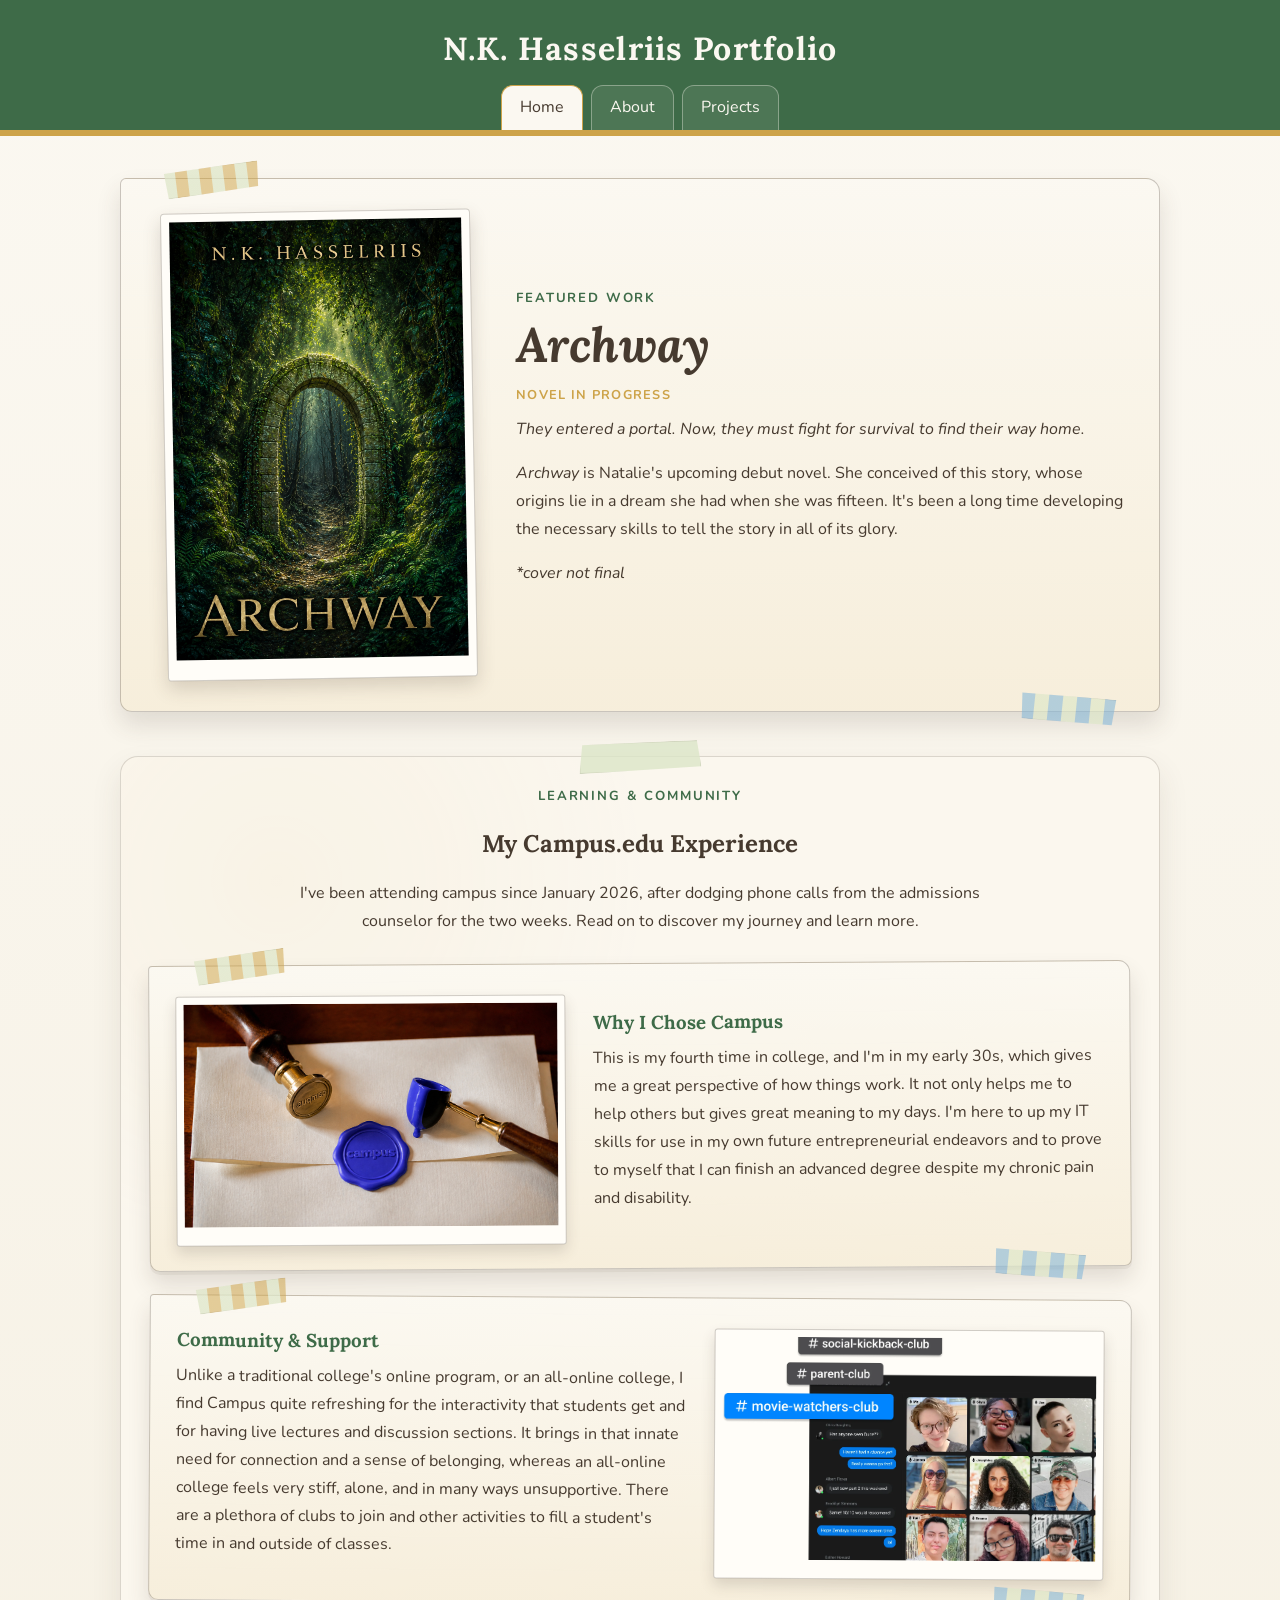
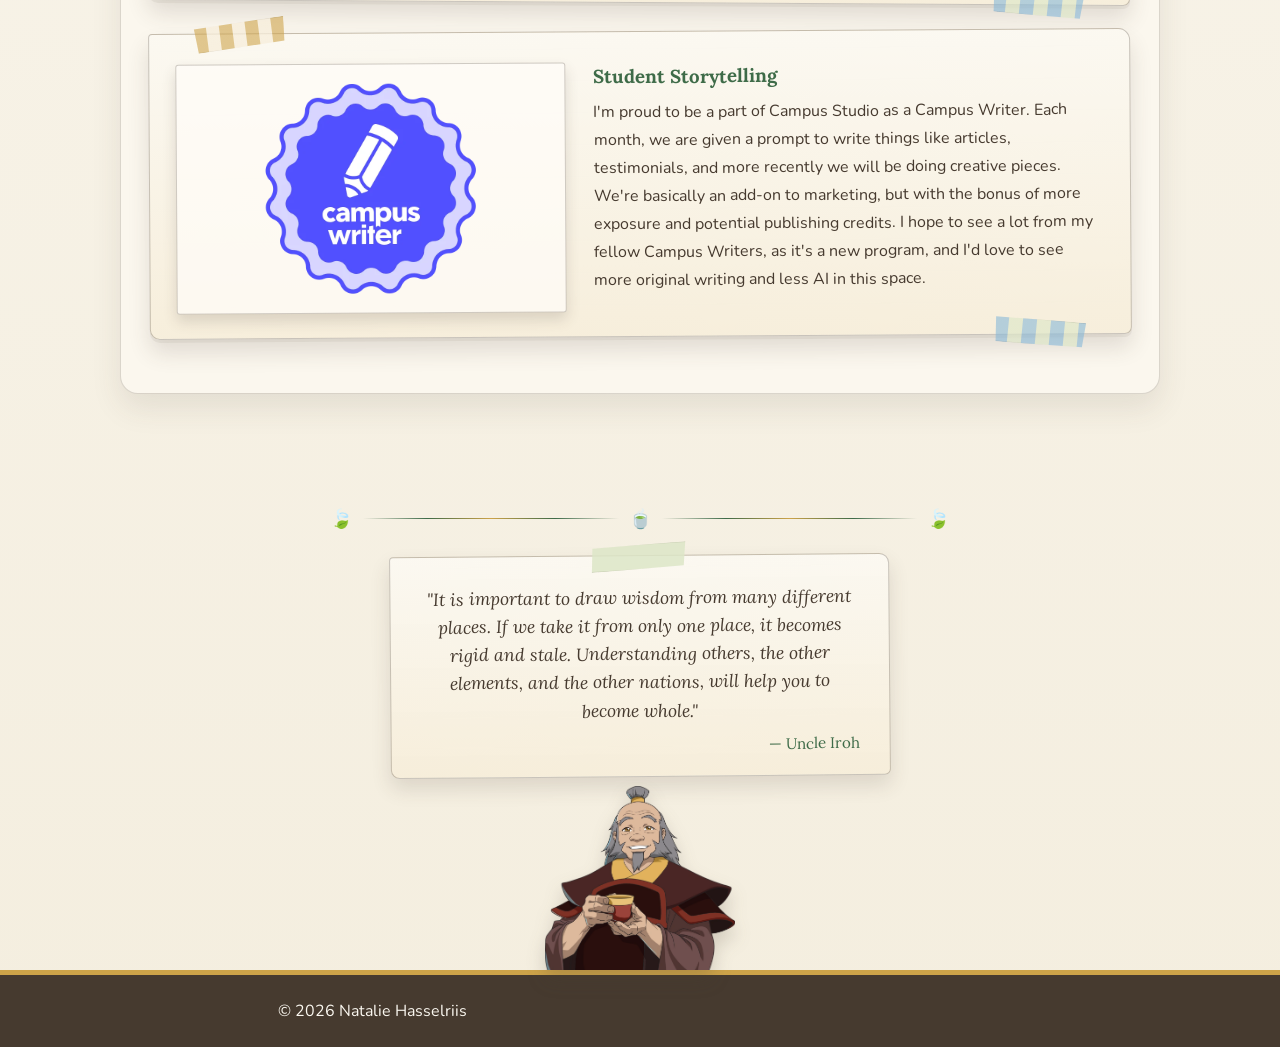
==== index.html @ 14544eed "Made some major upgrades to the style of the site to make it look more like it has a notebook vibe. " ====
<!DOCTYPE html>
<html lang="en">
<head>
    <meta charset="UTF-8">
    <meta name="viewport" content="width=device-width, initial-scale=1.0">
    <title>Natalie's Portfolio</title>
    <link rel="icon" type="image/png" href="https://images.squarespace-cdn.com/content/v1/68d9654d0cba3d433908582a/607da867-b0da-49b7-b2d4-81282bc70b76/2021-03-03-05.16.png?format=1000w">
    <link rel="stylesheet" href="style.css">
</head>
<body>
<a class="skip-link" href="#main-content">Skip to main content</a>
<header>
    <h1>N.K. Hasselriis Portfolio</h1>
    <nav aria-label="Primary navigation">
        <a href="index.html" aria-current="page">Home</a>
        <a href="about.html">About</a>
        <a href="projects.html">Projects</a>
    </nav>
</header>
<main id="main-content">
    <section id="archway-feature" class="archway-feature">
        <div class="archway-cover-card" aria-label="Archway cover image placeholder">
            <!-- Replace this placeholder with your cover image when ready.
                 Example: <img src="assets/images/archway-cover.jpg" alt="Cover of Archway by N.K. Hasselriis"> -->
            <img src="assets/images/archway-cover.png"
     alt="Cover of Archway by N.K. Hasselriis">
        </div>
        <div class="archway-feature-copy">
            <p class="section-kicker">Featured Work</p>
            <h2><em>Archway</em></h2>
            <p class="project-label">Novel in Progress</p>
            <p><em>They entered a portal. Now, they must fight for survival to find their way home. </em></p>
            <p><em>Archway</em> is Natalie's upcoming debut novel. She conceived of this story, whose origins lie in a dream she had when she was fifteen. It's been a long time developing the necessary skills to tell the story in all of its glory. </p>
            <p><em>*cover not final</em></p>
        </div>
    </section>

    <section id="campus-edu">
        <p class="section-kicker">Learning &amp; Community</p>
        <h2>My Campus.edu Experience</h2>
        <p class="section-intro">I've been attending campus since January 2026, after dodging phone calls from the admissions counselor for the two weeks. Read on to discover my journey and learn more.</p>
        <div class="feature-list campus-features">
            <article class="feature-row">
                <div class="feature-media campus-media"><img src="assets/images/campus-letter.png" alt="Campus-branded wax seal, envelope, stamp, and sealing spoon"></div>
                <div class="feature-copy"><h3>Why I Chose Campus</h3><p>This is my fourth time in college, and I'm in my early 30s, which gives me a great perspective of how things work. It not only helps me to help others but gives great meaning to my days. I'm here to up my IT skills for use in my own future entrepreneurial endeavors and to prove to myself that I can finish an advanced degree despite my chronic pain and disability. </p></div>
            </article>
            <article class="feature-row reverse">
                <div class="feature-media campus-media"><img src="assets/images/campus-community.png" alt="Campus online community with club channels, messages, and student video tiles"></div>
                <div class="feature-copy"><h3>Community &amp; Support</h3><p>Unlike a traditional college's online program, or an all-online college, I find Campus quite refreshing for the interactivity that students get and for having live lectures and discussion sections. It brings in that innate need for connection and a sense of belonging, whereas an all-online college feels very stiff, alone, and in many ways unsupportive. There are a plethora of clubs to join and other activities to fill a student's time in and outside of classes.</p></div>
            </article>
            <article class="feature-row campus-writer-row">
                <div class="feature-media badge-media"><img src="assets/images/campus-writer-badge.png" alt="Blue Campus Writer badge with a pencil icon"></div>
                <div class="feature-copy"><h3>Student Storytelling</h3><p>I'm proud to be a part of Campus Studio as a Campus Writer. Each month, we are given a prompt to write things like articles, testimonials, and more recently we will be doing creative pieces. We're basically an add-on to marketing, but with the bonus of more exposure and potential publishing credits. I hope to see a lot from my fellow Campus Writers, as it's a new program, and I'd love to see more original writing and less AI in this space.</p></div>
            </article>
        </div>
    </section>
</main>

<div class="iroh-signoff" aria-label="A closing thought from Uncle Iroh">
    <div class="iroh-divider" aria-hidden="true"><span>🍃</span><span class="divider-line"></span><span>🍵</span><span class="divider-line"></span><span>🍃</span></div>
    <blockquote class="iroh-note">
        <p>"It is important to draw wisdom from many different places. If we take it from only one place, it becomes rigid and stale. Understanding others, the other elements, and the other nations, will help you to become whole."</p>
        <cite>— Uncle Iroh</cite>
    </blockquote>
    <div class="iroh-mascot">
        <img src="assets/images/uncle_iroh.png" alt="Illustration of Uncle Iroh smiling and holding a cup of tea">
    </div>
</div>
<footer><p>© 2026 Natalie Hasselriis</p></footer>
</body>
</html>
---- style.css ----
@import url('https://fonts.googleapis.com/css2?family=Lora:wght@500;600;700&family=Nunito:wght@400;600;700&display=swap');

:root {
    --cream: #fbf8f1;
    --forest: #3e6b48;
    --sky: #82b5d8;
    --mustard: #cda349;
    --brown: #463a2f;
    --sage: #dde6c8;
    --paper: #f6edda;
}

* { box-sizing: border-box; }

body {
    margin: 0;
    background: linear-gradient(180deg, var(--cream), #f4eedf);
    color: var(--brown);
    font-family: 'Nunito', sans-serif;
    text-align: center;
}

header {
    padding: 28px 20px 0;
    background: var(--forest);
    color: var(--cream);
    border-bottom: 6px solid var(--mustard);
}

h1, h2, h3, h4 { font-family: 'Lora', serif; }
header h1 { margin: 0 0 16px; letter-spacing: .04em; }

nav {
    display: flex;
    justify-content: center;
    align-items: flex-end;
    gap: 8px;
    flex-wrap: wrap;
}

nav a {
    color: var(--cream);
    text-decoration: none;
    padding: 10px 18px 12px;
    border: 1px solid rgba(251,248,241,.35);
    border-bottom: 0;
    border-radius: 12px 12px 0 0;
    background: rgba(251,248,241,.08);
}

nav a:hover, nav a:focus, nav a[aria-current="page"] {
    background: var(--cream);
    color: var(--brown);
    border-color: var(--mustard);
}

main {
    width: min(100% - 32px, 1040px);
    margin: 0 auto;
    padding: 42px 0 56px;
}

section {
    margin: 0 auto 44px;
    padding: 28px;
    background: rgba(255,255,255,.58);
    border: 1px solid rgba(70,58,47,.18);
    border-radius: 18px;
    box-shadow: 0 14px 30px rgba(70,58,47,.10);
}

p { max-width: 70ch; margin: 0 auto 1em; text-align: left; line-height: 1.75; }
img { max-width: 100%; height: auto; display: block; }

.section-kicker {
    text-align: center;
    margin-bottom: 4px;
    color: var(--forest);
    font-weight: 700;
    text-transform: uppercase;
    letter-spacing: .14em;
    font-size: .82rem;
}
.section-intro { text-align: center; margin-bottom: 28px; }

.hero-scene {
    position: relative;
    min-height: 520px;
    display: grid;
    grid-template-columns: minmax(260px, .85fr) minmax(320px, 1.15fr);
    align-items: center;
    gap: 44px;
    overflow: hidden;
    background:
        radial-gradient(circle at 18% 22%, rgba(205,163,73,.28), transparent 32%),
        linear-gradient(135deg, #efe5c4, var(--sage));
    border: 4px solid var(--forest);
}

.iroh-portrait {
    align-self: end;
    display: flex;
    justify-content: center;
    height: 100%;
    min-height: 430px;
}

.iroh-portrait img {
    width: min(100%, 390px);
    height: 100%;
    max-height: 500px;
    object-fit: contain;
    object-position: center bottom;
    filter: drop-shadow(0 18px 14px rgba(70,58,47,.28));
}

.speech-bubble {
    position: relative;
    margin: 0;
    padding: 38px 42px 34px;
    background:
        linear-gradient(rgba(246,237,218,.94), rgba(246,237,218,.94)),
        radial-gradient(circle at center, var(--cream), var(--paper));
    color: var(--brown);
    border: 4px solid var(--forest);
    border-radius: 30px;
    box-shadow:
        0 0 0 7px var(--mustard),
        0 0 0 10px var(--forest),
        0 18px 28px rgba(70,58,47,.22);
    text-align: center;
}

.speech-bubble::before {
    content: '';
    position: absolute;
    left: -38px;
    top: 58%;
    width: 52px;
    height: 52px;
    background: var(--paper);
    border-left: 4px solid var(--forest);
    border-bottom: 4px solid var(--forest);
    box-shadow: -5px 5px 0 1px var(--mustard);
    transform: rotate(45deg);
    z-index: 0;
}

.speech-bubble > * {
    position: relative;
    z-index: 1;
}

#hero-quote {
    margin: 8px auto 18px;
    text-align: center;
    font-family: 'Lora', serif;
    font-size: clamp(1.35rem, 2.6vw, 2rem);
    line-height: 1.5;
    font-style: italic;
}

.speech-bubble cite {
    display: block;
    text-align: right;
    font-family: 'Lora', serif;
    font-size: 1.05rem;
    font-style: normal;
    color: var(--forest);
}

.earth-kingdom-mark {
    display: inline-block;
    margin-bottom: 8px;
    color: var(--forest);
    font-weight: 700;
    letter-spacing: .14em;
    text-transform: uppercase;
}

.about-intro {
    display: grid;
    grid-template-columns: minmax(220px, 300px) 1fr;
    gap: 34px;
    align-items: start;
    text-align: left;
}
.profile-photo {
    width: 100%;
    max-width: 300px;
    aspect-ratio: 4 / 5;
    object-fit: cover;
    border-radius: 18px;
    border: 6px solid var(--mustard);
    box-shadow: 0 12px 28px rgba(70,58,47,.22);
}
.about-copy h2 { margin-top: 0; }

.feature-row {
    display: grid;
    grid-template-columns: minmax(240px, 42%) 1fr;
    gap: 28px;
    align-items: center;
    margin: 0 0 28px;
    padding: 22px;
    background: rgba(251,248,241,.8);
    border: 1px solid rgba(70,58,47,.18);
    border-left: 7px solid var(--forest);
    border-radius: 14px;
    box-shadow: 0 8px 18px rgba(70,58,47,.08);
}
.feature-row.reverse { grid-template-columns: 1fr minmax(240px, 42%); border-left: 1px solid rgba(70,58,47,.18); border-right: 7px solid var(--mustard); }
.feature-row.reverse .feature-media, .feature-row.reverse .project-media { order: 2; }
.feature-row.reverse .feature-copy { order: 1; }
.feature-media img, .project-media img {
    width: 100%;
    height: 250px;
    object-fit: cover;
    border-radius: 10px;
    border: 3px solid var(--mustard);
}
.feature-copy { text-align: left; }
.feature-copy h3 { margin: 0 0 10px; color: var(--forest); }
.feature-copy p { margin-left: 0; }
.project-label { display: inline-block; margin-bottom: 8px; color: var(--mustard); font-weight: 700; text-transform: uppercase; letter-spacing: .1em; font-size: .8rem; }
.badge-media img { object-fit: contain; background: transparent; border: 0; }

.lego-wishlist {
    margin: 10px 0 0;
    padding: 14px 18px 14px 38px;
    text-align: left;
    background: var(--sage);
    border-left: 5px solid var(--forest);
    border-radius: 10px;
}
.lego-wishlist li { margin: 7px 0; }

footer { padding: 22px; background: var(--brown); color: var(--cream); border-top: 5px solid var(--mustard); }
footer p { margin: 0; text-align: center; }

@media (max-width: 760px) {
    header { padding-left: 12px; padding-right: 12px; }
    main { width: min(100% - 20px, 1040px); }
    section { padding: 20px; }
    .hero-scene, .about-intro, .feature-row, .feature-row.reverse { grid-template-columns: 1fr; }
    .feature-row.reverse .feature-media, .feature-row.reverse .project-media, .feature-row.reverse .feature-copy { order: initial; }
    .speech-bubble::before { left: 50%; top: -24px; transform: translateX(-50%) rotate(135deg); }
    .profile-photo { margin: auto; }
    .parchment-copy { inset: 14% 12% 10%; font-size: .92rem; }
    .feature-media img, .project-media img { height: auto; max-height: 320px; }
}

/* Accessibility and contact form */
.skip-link {
    position: fixed;
    top: 8px;
    left: 8px;
    z-index: 1000;
    padding: 10px 14px;
    background: var(--cream);
    color: var(--brown);
    border: 3px solid var(--mustard);
    border-radius: 8px;
    transform: translateY(-160%);
    transition: transform .2s ease;
}

.skip-link:focus {
    transform: translateY(0);
}

:focus-visible {
    outline: 3px solid #1f5f87;
    outline-offset: 4px;
}

.contact-section {
    text-align: left;
}

.contact-form {
    max-width: 780px;
    margin: 0 auto;
    padding: 24px;
    background: var(--paper);
    border: 2px solid rgba(70, 58, 47, .28);
    border-radius: 16px;
}

.form-grid {
    display: grid;
    grid-template-columns: repeat(2, minmax(0, 1fr));
    gap: 20px;
}

.form-field {
    margin-bottom: 22px;
}

.form-field label,
.contact-reason legend {
    display: block;
    margin-bottom: 7px;
    color: var(--brown);
    font-family: 'Lora', serif;
    font-weight: 700;
}

.form-field input,
.form-field textarea {
    width: 100%;
    padding: 12px 14px;
    border: 2px solid #756454;
    border-radius: 8px;
    background: #fffdf8;
    color: var(--brown);
    font: inherit;
}

.form-field textarea {
    resize: vertical;
    min-height: 150px;
}

.form-field input:focus,
.form-field textarea:focus {
    border-color: #1f5f87;
}

.field-help,
.field-error,
.form-status {
    max-width: none;
    margin: 6px 0 0;
    font-size: .92rem;
    line-height: 1.45;
}

.field-help {
    color: #5b4d40;
}

.field-error {
    min-height: 1.35em;
    color: #9b1c1c;
    font-weight: 700;
}

.has-error input,
.has-error textarea,
[aria-invalid="true"] {
    border-color: #9b1c1c;
    box-shadow: 0 0 0 2px rgba(155, 28, 28, .16);
}

.contact-reason {
    margin: 0 0 22px;
    padding: 18px;
    border: 2px solid rgba(70, 58, 47, .32);
    border-radius: 10px;
}

.choice-grid {
    display: grid;
    grid-template-columns: repeat(2, minmax(0, 1fr));
    gap: 12px 20px;
}

.choice-grid label,
.consent-row {
    display: flex;
    align-items: flex-start;
    gap: 10px;
    text-align: left;
}

.choice-grid input,
.consent-row input {
    width: 1.1rem;
    height: 1.1rem;
    margin-top: .18rem;
    accent-color: var(--forest);
    flex: 0 0 auto;
}

.consent-row {
    margin: 0 0 20px;
}

.form-submit {
    min-width: 160px;
    padding: 12px 20px;
    border: 2px solid var(--forest);
    border-radius: 10px;
    background: var(--forest);
    color: var(--cream);
    font: 700 1rem 'Nunito', sans-serif;
    cursor: pointer;
}

.form-submit:hover,
.form-submit:focus-visible {
    background: #2f5538;
}

.form-status {
    min-height: 1.5em;
    margin-top: 14px;
    font-weight: 700;
}

.form-status-error { color: #9b1c1c; }
.form-status-success { color: #245c31; }

@media (max-width: 900px) {
    .hero-scene {
        gap: 28px;
        grid-template-columns: minmax(220px, .8fr) minmax(280px, 1.2fr);
    }

    .speech-bubble {
        padding: 32px 30px;
    }

    .parchment-copy {
        inset: 18% 12% 10% 7%;
        padding-left: 56px;
    }
}

@media (max-width: 600px) {
    body { font-size: 1rem; }
    header { padding-top: 20px; }
    header h1 { font-size: clamp(1.45rem, 8vw, 2rem); }
    nav { gap: 4px; }
    nav a { padding: 9px 11px 11px; }
    main { width: min(100% - 16px, 1040px); padding-top: 28px; }
    section { padding: 16px; margin-bottom: 28px; border-radius: 12px; }
    .hero-scene { min-height: auto; gap: 20px; }
    .iroh-portrait { min-height: 300px; }
    .speech-bubble { padding: 28px 20px 24px; margin: 12px; }
    .about-intro { gap: 24px; }
    .profile-photo { max-width: 240px; }
    .parchment-page { background-size: 100% 100%; }
    .parchment-copy { inset: 15% 10% 8%; padding: 18px 12px; font-size: .82rem; }
    .parchment-copy p { line-height: 1.7; }
    .feature-row, .feature-row.reverse { padding: 15px; gap: 18px; }
    .form-grid, .choice-grid { grid-template-columns: 1fr; }
    .contact-form { padding: 16px; }
    .form-submit { width: 100%; }
}

@media (max-width: 380px) {
    nav a { font-size: .92rem; padding-inline: 8px; }
    .parchment-copy { font-size: .74rem; inset: 13% 8% 7%; }
    #hero-quote { font-size: 1.2rem; }
}

/* Journal-paper cards with decorative tape
   Shared across About interests, Campus features, and Projects. */
.interest-list .feature-row,
.campus-features .feature-row,
.project-list .feature-row {
    position: relative;
    isolation: isolate;
    overflow: visible;
    padding: 30px 26px 24px;
    background:
        linear-gradient(rgba(251, 248, 241, .93), rgba(246, 237, 218, .93)),
        repeating-linear-gradient(
            0deg,
            transparent 0,
            transparent 31px,
            rgba(130, 181, 216, .12) 32px
        );
    border: 1px solid rgba(70, 58, 47, .28);
    border-left: 1px solid rgba(70, 58, 47, .28);
    border-right: 1px solid rgba(70, 58, 47, .28);
    border-radius: 4px 12px 7px 10px;
    box-shadow:
        0 3px 0 rgba(70, 58, 47, .06),
        0 13px 22px rgba(70, 58, 47, .14);
    transform: rotate(-.35deg);
}

.interest-list .feature-row.reverse,
.campus-features .feature-row.reverse,
.project-list .feature-row.reverse {
    transform: rotate(.35deg);
}

/* Two pieces of translucent washi tape. */
.interest-list .feature-row::before,
.interest-list .feature-row::after,
.campus-features .feature-row::before,
.campus-features .feature-row::after,
.project-list .feature-row::before,
.project-list .feature-row::after {
    content: '';
    position: absolute;
    z-index: 3;
    width: 92px;
    height: 25px;
    pointer-events: none;
    opacity: .82;
    border: 1px solid rgba(70, 58, 47, .12);
    box-shadow: 0 2px 5px rgba(70, 58, 47, .12);
    background:
        repeating-linear-gradient(
            90deg,
            rgba(221, 230, 200, .9) 0 12px,
            rgba(205, 163, 73, .64) 12px 24px
        );
    clip-path: polygon(2% 8%, 98% 0, 96% 91%, 4% 100%);
}

.interest-list .feature-row::before,
.campus-features .feature-row::before,
.project-list .feature-row::before {
    top: -13px;
    left: 44px;
    transform: rotate(-7deg);
}

.interest-list .feature-row::after,
.campus-features .feature-row::after,
.project-list .feature-row::after {
    right: 44px;
    bottom: -12px;
    transform: rotate(6deg);
    background:
        repeating-linear-gradient(
            90deg,
            rgba(130, 181, 216, .7) 0 14px,
            rgba(221, 230, 200, .82) 14px 28px
        );
}

.interest-list .feature-row:nth-child(3n)::before,
.campus-features .feature-row:nth-child(3n)::before,
.project-list .feature-row:nth-child(3n)::before {
    background:
        repeating-linear-gradient(
            90deg,
            rgba(205, 163, 73, .72) 0 13px,
            rgba(246, 237, 218, .9) 13px 26px
        );
}

/* Photo-print treatment inside each journal card. */
.interest-list .feature-media img,
.campus-features .feature-media img,
.project-list .project-media img {
    padding: 7px 7px 18px;
    background: #fffdf8;
    border: 1px solid rgba(70, 58, 47, .25);
    border-radius: 3px;
    box-shadow: 0 7px 14px rgba(70, 58, 47, .16);
}

.campus-features .badge-media img {
    padding: 10px;
    background: rgba(255, 253, 248, .72);
}

/* Two page-level sections feel like pages in the same notebook. */
#campus-edu,
#projects-gallery {
    position: relative;
    background:
        linear-gradient(rgba(255,255,255,.54), rgba(255,255,255,.54)),
        radial-gradient(circle at 15% 10%, rgba(205,163,73,.12), transparent 26%),
        var(--paper);
}

#campus-edu::before,
#projects-gallery::before {
    content: '';
    position: absolute;
    top: -15px;
    left: 50%;
    width: 120px;
    height: 28px;
    transform: translateX(-50%) rotate(-2deg);
    background: rgba(221, 230, 200, .8);
    border: 1px solid rgba(70, 58, 47, .12);
    box-shadow: 0 2px 5px rgba(70, 58, 47, .1);
    clip-path: polygon(3% 4%, 97% 0, 100% 88%, 0 100%);
}

@media (max-width: 600px) {
    .interest-list .feature-row,
    .interest-list .feature-row.reverse,
    .campus-features .feature-row,
    .campus-features .feature-row.reverse,
    .project-list .feature-row,
    .project-list .feature-row.reverse {
        transform: none;
        padding: 24px 16px 19px;
    }

    .interest-list .feature-row::before,
    .campus-features .feature-row::before,
    .project-list .feature-row::before {
        left: 24px;
        width: 72px;
    }

    .interest-list .feature-row::after,
    .campus-features .feature-row::after,
    .project-list .feature-row::after {
        right: 24px;
        width: 72px;
    }
}

/* Contact form layout */
.contact-heading {
    text-align: center;
    margin-top: 0;
    margin-bottom: 24px;
}

.contact-layout {
    display: grid;
    grid-template-columns: minmax(0, 3fr) minmax(190px, 1fr);
    gap: 24px;
    align-items: start;
}

.contact-form {
    width: 100%;
    max-width: none;
    margin: 0;
    padding: 24px;
}

.contact-form .form-grid {
    gap: 16px;
}

.contact-form .form-field {
    margin-bottom: 14px;
}

.contact-form .form-grid .form-field {
    margin-bottom: 0;
}

.contact-form .field-error {
    min-height: 0;
    margin-top: 4px;
}

.contact-form .field-error:empty,
.contact-form .form-status:empty {
    display: none;
}

.contact-form textarea {
    min-height: 135px;
}

.contact-form .form-submit {
    margin-top: 2px;
}

.contact-form .form-status {
    margin-top: 12px;
}

.contact-sidebar {
    padding: 22px 18px;
    background: rgba(246, 237, 218, .82);
    border: 1px solid rgba(70, 58, 47, .25);
    border-radius: 12px;
}

.contact-sidebar h3 {
    margin-top: 0;
    color: var(--forest);
}

.contact-sidebar p {
    font-size: .95rem;
    line-height: 1.6;
}

.form-field input::placeholder,
.form-field textarea::placeholder {
    color: #817466;
    opacity: 1;
}

@media (max-width: 760px) {
    .contact-layout {
        grid-template-columns: 1fr;
    }

    .contact-sidebar {
        order: 2;
    }
}


/* Iroh footer signoff */
.iroh-signoff {
    width: min(100% - 32px, 1040px);
    margin: 0 auto;
    padding: 8px 0 0;
    text-align: center;
}

.iroh-divider {
    display: flex;
    align-items: center;
    justify-content: center;
    gap: 10px;
    width: min(92%, 620px);
    margin: 0 auto 24px;
    color: var(--forest);
    font-size: 1.15rem;
}

.iroh-divider .divider-line {
    flex: 1;
    height: 1px;
    background: linear-gradient(90deg, transparent, var(--forest), var(--mustard), var(--forest), transparent);
}

.iroh-note {
    position: relative;
    width: min(88%, 470px);
    margin: 0 auto 8px;
    padding: 28px 30px 22px;
    background:
        linear-gradient(rgba(251, 248, 241, .94), rgba(246, 237, 218, .96)),
        repeating-linear-gradient(0deg, transparent 0, transparent 29px, rgba(130, 181, 216, .13) 30px);
    border: 1px solid rgba(70, 58, 47, .28);
    border-radius: 4px 10px 6px 9px;
    box-shadow: 0 10px 20px rgba(70, 58, 47, .14);
    transform: rotate(-.5deg);
}

.iroh-note::before {
    content: '';
    position: absolute;
    top: -12px;
    left: 50%;
    width: 96px;
    height: 24px;
    transform: translateX(-50%) rotate(-3deg);
    background: rgba(221, 230, 200, .84);
    border: 1px solid rgba(70, 58, 47, .12);
    box-shadow: 0 2px 4px rgba(70, 58, 47, .10);
    clip-path: polygon(3% 7%, 98% 0, 95% 92%, 1% 100%);
}

.iroh-note p {
    margin: 0 auto 10px;
    text-align: center;
    font-family: 'Lora', serif;
    font-size: clamp(1rem, 2vw, 1.1rem);
    font-style: italic;
    line-height: 1.6;
}

.iroh-note cite {
    display: block;
    text-align: right;
    color: var(--forest);
    font-family: 'Lora', serif;
    font-style: normal;
    font-size: .95rem;
}

.iroh-mascot {
    display: flex;
    justify-content: center;
    align-items: flex-end;
    min-height: 190px;
    overflow: hidden;
}

.iroh-mascot img {
    width: min(46vw, 235px);
    max-height: 245px;
    object-fit: contain;
    object-position: center bottom;
    margin: 0 auto -2px;
    filter: drop-shadow(0 10px 9px rgba(70, 58, 47, .20));
}

@media (max-width: 600px) {
    .iroh-signoff { width: min(100% - 22px, 1040px); }
    .iroh-divider { width: 94%; gap: 7px; margin-bottom: 20px; }
    .iroh-note { width: 92%; padding: 24px 20px 18px; transform: none; }
    .iroh-mascot { min-height: 160px; }
    .iroh-mascot img { width: min(58vw, 205px); max-height: 215px; }
}
/* End Iroh footer signoff */

/* ===== Iteration: responsive About intro + Archway feature + simplified Iroh signoff ===== */

/* Featured work at the top of Home. Styled like a taped journal entry. */
.archway-feature {
    display: grid;
    grid-template-columns: minmax(220px, 34%) minmax(0, 1fr);
    gap: 32px;
    align-items: center;
    position: relative;
    isolation: isolate;
    overflow: visible;
    padding: 32px;
    background:
        linear-gradient(rgba(251, 248, 241, .94), rgba(246, 237, 218, .94)),
        repeating-linear-gradient(0deg, transparent 0, transparent 31px, rgba(130, 181, 216, .12) 32px);
    border: 1px solid rgba(70, 58, 47, .28);
    border-radius: 6px 14px 8px 12px;
    box-shadow: 0 13px 24px rgba(70, 58, 47, .14);
}

.archway-feature::before,
.archway-feature::after {
    content: '';
    position: absolute;
    z-index: 3;
    width: 96px;
    height: 26px;
    pointer-events: none;
    opacity: .82;
    border: 1px solid rgba(70, 58, 47, .12);
    box-shadow: 0 2px 5px rgba(70, 58, 47, .12);
    clip-path: polygon(2% 8%, 98% 0, 96% 91%, 4% 100%);
}

.archway-feature::before {
    top: -13px;
    left: 42px;
    transform: rotate(-7deg);
    background: repeating-linear-gradient(90deg, rgba(221, 230, 200, .9) 0 12px, rgba(205, 163, 73, .64) 12px 24px);
}

.archway-feature::after {
    right: 42px;
    bottom: -12px;
    transform: rotate(6deg);
    background: repeating-linear-gradient(90deg, rgba(130, 181, 216, .7) 0 14px, rgba(221, 230, 200, .82) 14px 28px);
}

.archway-cover-card {
    width: 100%;
    max-width: 310px;
    justify-self: center;
    padding: 8px 8px 20px;
    background: #fffdf8;
    border: 1px solid rgba(70, 58, 47, .25);
    border-radius: 4px;
    box-shadow: 0 8px 18px rgba(70, 58, 47, .18);
    transform: rotate(-1deg);
}

.archway-cover-card img {
    width: 100%;
    aspect-ratio: 2 / 3;
    object-fit: cover;
}

.archway-cover-placeholder {
    display: grid;
    place-items: center;
    align-content: center;
    gap: 8px;
    min-height: 390px;
    aspect-ratio: 2 / 3;
    padding: 24px;
    background:
        radial-gradient(circle at 30% 25%, rgba(221, 230, 200, .72), transparent 30%),
        linear-gradient(145deg, var(--forest), #294b33);
    color: var(--cream);
    border: 3px solid var(--mustard);
    text-align: center;
}

.archway-cover-placeholder span {
    font-family: 'Lora', serif;
    font-size: clamp(2rem, 5vw, 3.4rem);
}

.archway-cover-placeholder small {
    font-size: .82rem;
    letter-spacing: .08em;
    text-transform: uppercase;
}

.archway-feature-copy {
    min-width: 0;
    text-align: left;
}

.archway-feature-copy .section-kicker {
    text-align: left;
    margin-left: 0;
}

.archway-feature-copy h2 {
    margin: 4px 0 8px;
    font-size: clamp(2rem, 4vw, 3rem);
}

.archway-feature-copy p {
    margin-left: 0;
}

/* Meet Natalie: shrink gracefully, then stack before the copy gets narrow. */
@media (max-width: 960px) {
    .about-intro {
        grid-template-columns: 210px minmax(0, 1fr);
        gap: 24px;
    }

    .profile-photo {
        max-width: 210px;
    }
}

@media (max-width: 820px) {
    .about-intro {
        grid-template-columns: 1fr;
        gap: 22px;
        padding: 24px;
    }

    .profile-photo {
        width: min(100%, 260px);
        max-width: 260px;
        margin: 0 auto;
    }

    .about-copy {
        width: 100%;
        min-width: 0;
    }

    .about-copy h2 {
        text-align: center;
    }
}

/* Iroh is a small footer mascot rather than a full layout block. */
.iroh-signoff {
    width: min(100% - 32px, 1040px);
    margin: 0 auto;
    padding: 12px 0 0;
}

.iroh-note {
    width: min(92%, 500px);
    margin-bottom: 10px;
}

.iroh-mascot {
    display: block;
    min-height: 0;
    overflow: visible;
    line-height: 0;
}

.iroh-mascot img {
    width: min(34vw, 190px);
    max-height: none;
    height: auto;
    object-fit: contain;
    margin: 10px auto 0;
    transform: none;
}

/* The old hero/speech-bubble and notebook rules are no longer part of this version. */
.hero-scene,
.iroh-portrait,
.speech-bubble,
.earth-kingdom-mark,
.parchment-page,
.parchment-copy {
    /* Intentionally unused; retained only to avoid affecting older markup if copied in. */
}

@media (max-width: 760px) {
    .archway-feature {
        grid-template-columns: 1fr;
        gap: 24px;
        padding: 26px 20px;
    }

    .archway-cover-card {
        width: min(78%, 280px);
    }

    .archway-feature-copy,
    .archway-feature-copy .section-kicker {
        text-align: center;
    }

    .archway-feature-copy p {
        text-align: left;
    }
}

@media (max-width: 600px) {
    .archway-feature {
        padding: 24px 16px 20px;
    }

    .archway-feature::before,
    .archway-feature::after {
        width: 72px;
    }

    .archway-feature::before { left: 24px; }
    .archway-feature::after { right: 24px; }

    .archway-cover-placeholder {
        min-height: 0;
    }

    .iroh-note {
        width: 94%;
    }

    .iroh-mascot img {
        width: min(44vw, 165px);
    }
}
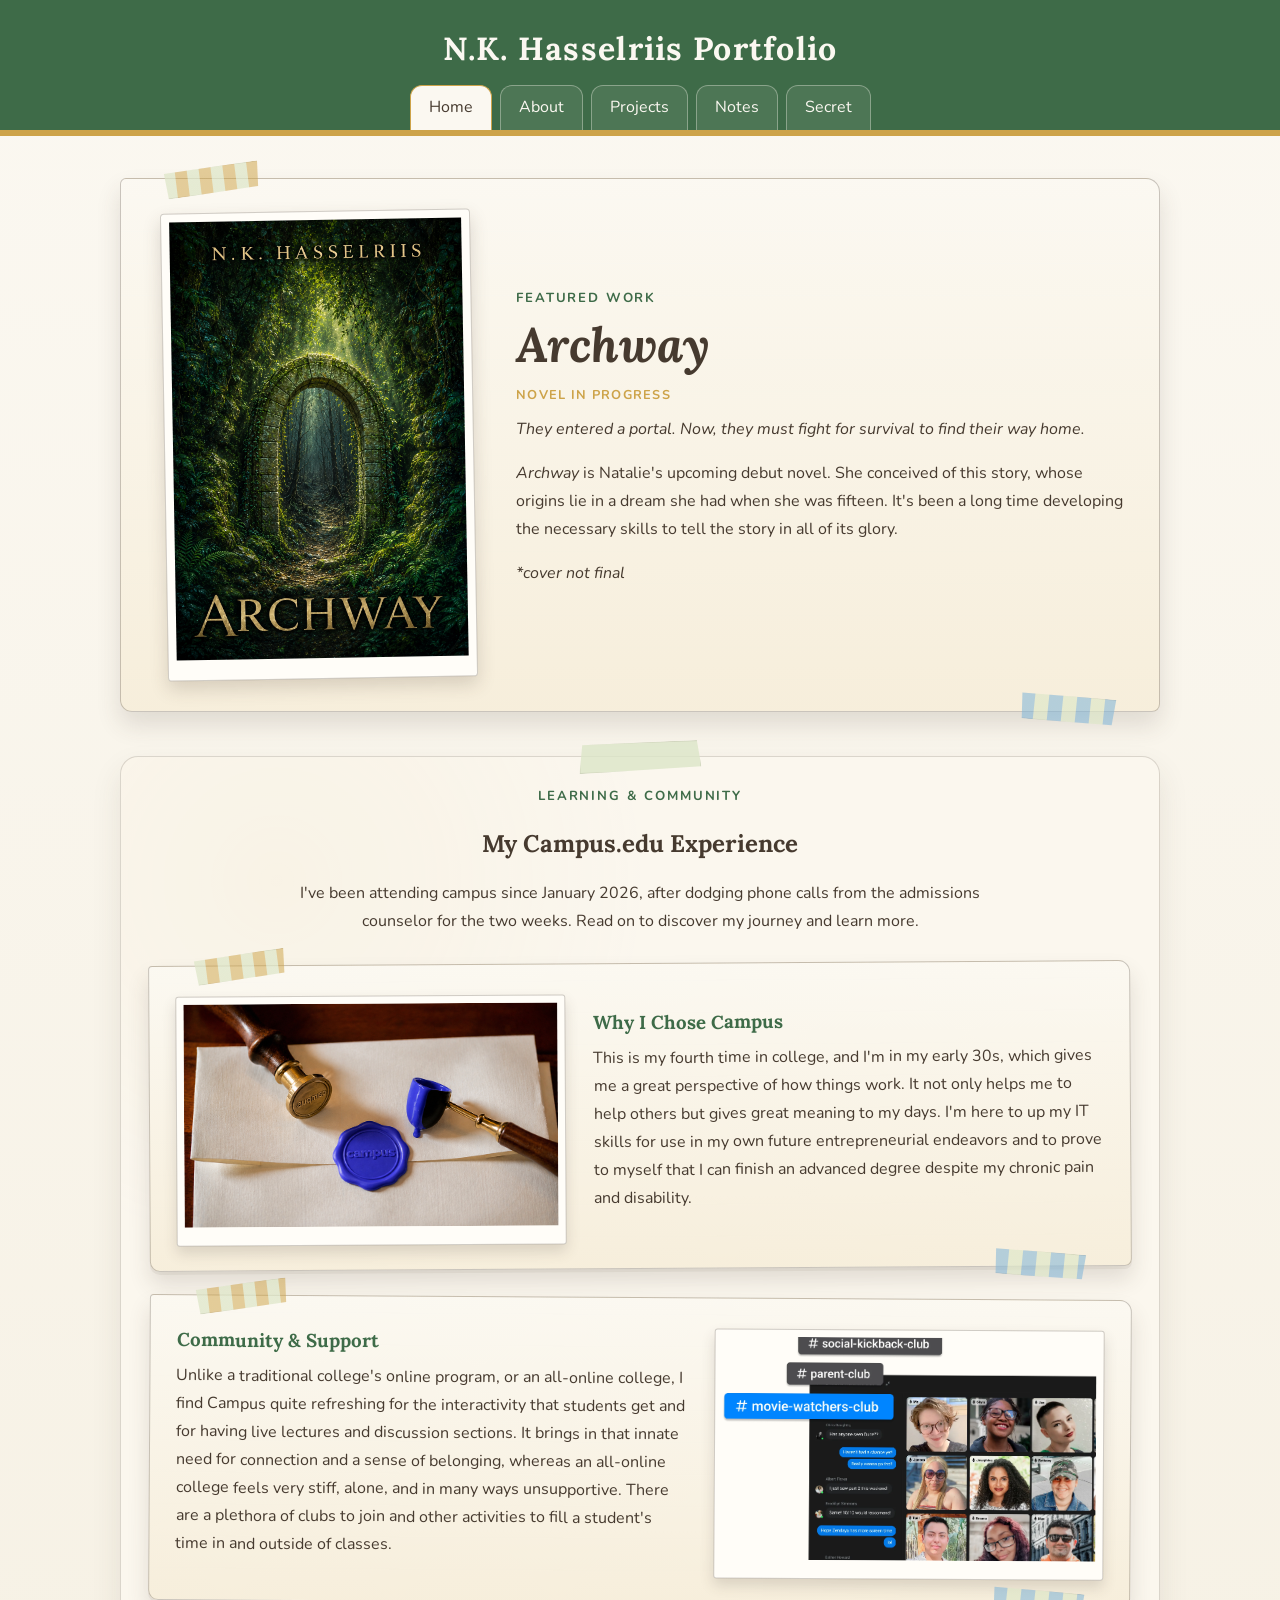
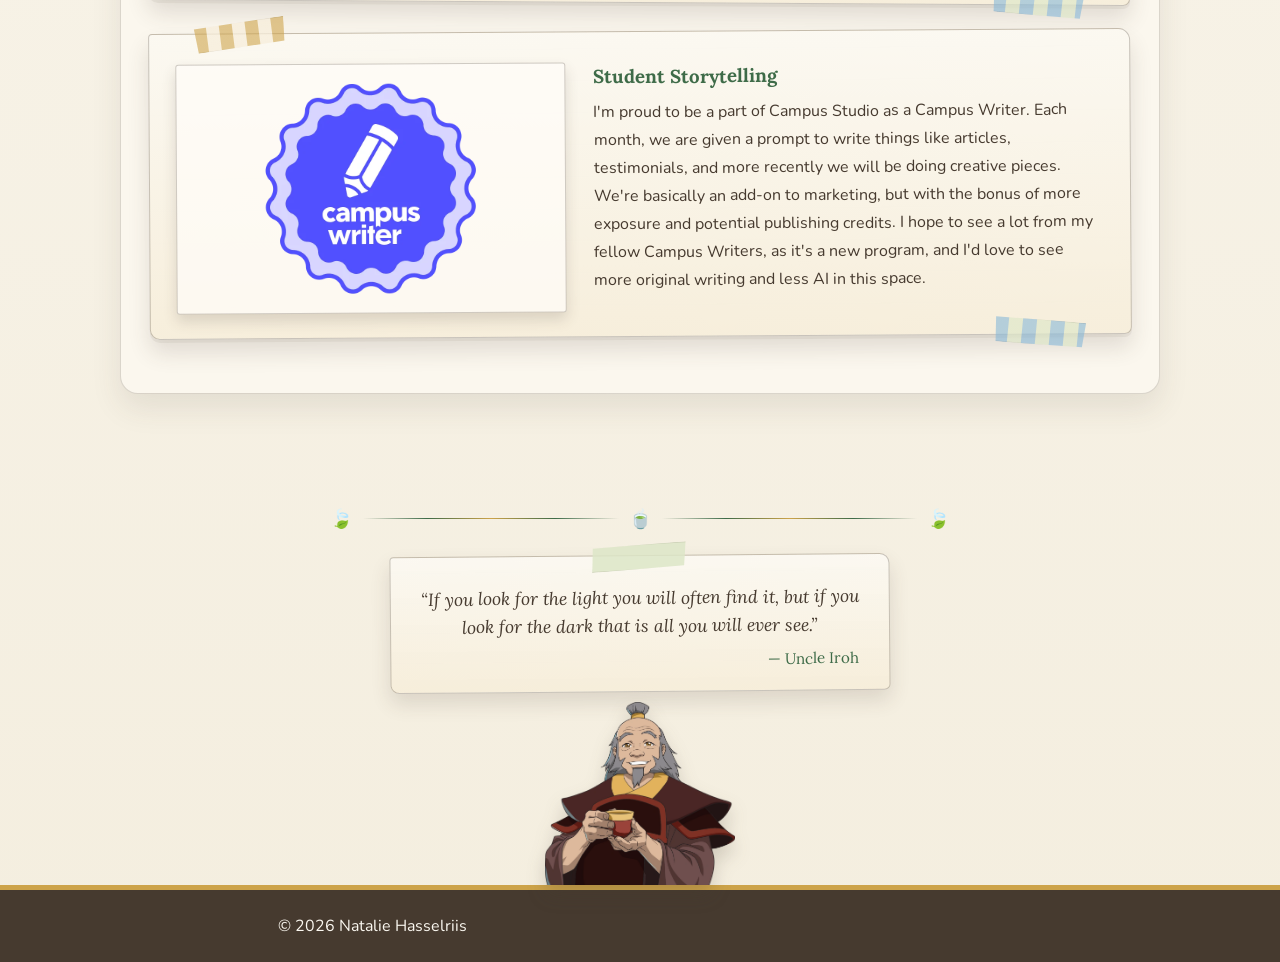
==== commit a1321f90: "Added additional pages, including a couple secrets, and updated footer mascots." ====
--- a/index.html
+++ b/index.html
@@ -15,6 +15,8 @@
         <a href="index.html" aria-current="page">Home</a>
         <a href="about.html">About</a>
         <a href="projects.html">Projects</a>
+        <a href="notebook.html">Notes</a>
+        <a href="secret.html">Secret</a>
     </nav>
 </header>
 <main id="main-content">
@@ -56,13 +58,13 @@
     </section>
 </main>
 
-<div class="iroh-signoff" aria-label="A closing thought from Uncle Iroh">
-    <div class="iroh-divider" aria-hidden="true"><span>🍃</span><span class="divider-line"></span><span>🍵</span><span class="divider-line"></span><span>🍃</span></div>
-    <blockquote class="iroh-note">
-        <p>"It is important to draw wisdom from many different places. If we take it from only one place, it becomes rigid and stale. Understanding others, the other elements, and the other nations, will help you to become whole."</p>
+<div class="character-signoff" aria-label="A closing thought from Uncle Iroh">
+    <div class="character-divider" aria-hidden="true"><span>🍃</span><span class="divider-line"></span><span>🍵</span><span class="divider-line"></span><span>🍃</span></div>
+    <blockquote class="character-note">
+        <p>“If you look for the light you will often find it, but if you look for the dark that is all you will ever see.”</p>
         <cite>— Uncle Iroh</cite>
     </blockquote>
-    <div class="iroh-mascot">
+    <div class="character-mascot">
         <img src="assets/images/uncle_iroh.png" alt="Illustration of Uncle Iroh smiling and holding a cup of tea">
     </div>
 </div>
--- a/style.css
+++ b/style.css
@@ -456,8 +456,7 @@
     #hero-quote { font-size: 1.2rem; }
 }
 
-/* Journal-paper cards with decorative tape
-   Shared across About interests, Campus features, and Projects. */
+/* Journal-paper cards with decorative tape */
 .interest-list .feature-row,
 .campus-features .feature-row,
 .project-list .feature-row {
@@ -563,7 +562,7 @@
     background: rgba(255, 253, 248, .72);
 }
 
-/* Two page-level sections feel like pages in the same notebook. */
+/* Two page-level sections */
 #campus-edu,
 #projects-gallery {
     position: relative;
@@ -703,15 +702,15 @@
 }
 
 
-/* Iroh footer signoff */
-.iroh-signoff {
+/* Character footer signoff */
+.character-signoff {
     width: min(100% - 32px, 1040px);
     margin: 0 auto;
     padding: 8px 0 0;
     text-align: center;
 }
 
-.iroh-divider {
+.character-divider {
     display: flex;
     align-items: center;
     justify-content: center;
@@ -722,13 +721,13 @@
     font-size: 1.15rem;
 }
 
-.iroh-divider .divider-line {
+.character-divider .divider-line {
     flex: 1;
     height: 1px;
     background: linear-gradient(90deg, transparent, var(--forest), var(--mustard), var(--forest), transparent);
 }
 
-.iroh-note {
+.character-note {
     position: relative;
     width: min(88%, 470px);
     margin: 0 auto 8px;
@@ -742,7 +741,7 @@
     transform: rotate(-.5deg);
 }
 
-.iroh-note::before {
+.character-note::before {
     content: '';
     position: absolute;
     top: -12px;
@@ -756,7 +755,7 @@
     clip-path: polygon(3% 7%, 98% 0, 95% 92%, 1% 100%);
 }
 
-.iroh-note p {
+.character-note p {
     margin: 0 auto 10px;
     text-align: center;
     font-family: 'Lora', serif;
@@ -765,7 +764,7 @@
     line-height: 1.6;
 }
 
-.iroh-note cite {
+.character-note cite {
     display: block;
     text-align: right;
     color: var(--forest);
@@ -774,7 +773,7 @@
     font-size: .95rem;
 }
 
-.iroh-mascot {
+.character-mascot {
     display: flex;
     justify-content: center;
     align-items: flex-end;
@@ -782,7 +781,7 @@
     overflow: hidden;
 }
 
-.iroh-mascot img {
+.character-mascot img {
     width: min(46vw, 235px);
     max-height: 245px;
     object-fit: contain;
@@ -792,17 +791,15 @@
 }
 
 @media (max-width: 600px) {
-    .iroh-signoff { width: min(100% - 22px, 1040px); }
-    .iroh-divider { width: 94%; gap: 7px; margin-bottom: 20px; }
-    .iroh-note { width: 92%; padding: 24px 20px 18px; transform: none; }
-    .iroh-mascot { min-height: 160px; }
-    .iroh-mascot img { width: min(58vw, 205px); max-height: 215px; }
-}
-/* End Iroh footer signoff */
-
-/* ===== Iteration: responsive About intro + Archway feature + simplified Iroh signoff ===== */
-
-/* Featured work at the top of Home. Styled like a taped journal entry. */
+    .character-signoff { width: min(100% - 22px, 1040px); }
+    .character-divider { width: 94%; gap: 7px; margin-bottom: 20px; }
+    .character-note { width: 92%; padding: 24px 20px 18px; transform: none; }
+    .character-mascot { min-height: 160px; }
+    .character-mascot img { width: min(58vw, 205px); max-height: 215px; }
+}
+/* End character footer signoff */
+
+/* Featured work at the top of Home. */
 .archway-feature {
     display: grid;
     grid-template-columns: minmax(220px, 34%) minmax(0, 1fr);
@@ -912,7 +909,7 @@
     margin-left: 0;
 }
 
-/* Meet Natalie: shrink gracefully, then stack before the copy gets narrow. */
+/* Meet Natalie */
 @media (max-width: 960px) {
     .about-intro {
         grid-template-columns: 210px minmax(0, 1fr);
@@ -947,26 +944,26 @@
     }
 }
 
-/* Iroh is a small footer mascot rather than a full layout block. */
-.iroh-signoff {
+/* Mascots. */
+.character-signoff {
     width: min(100% - 32px, 1040px);
     margin: 0 auto;
     padding: 12px 0 0;
 }
 
-.iroh-note {
+.character-note {
     width: min(92%, 500px);
     margin-bottom: 10px;
 }
 
-.iroh-mascot {
+.character-mascot {
     display: block;
     min-height: 0;
     overflow: visible;
     line-height: 0;
 }
 
-.iroh-mascot img {
+.character-mascot img {
     width: min(34vw, 190px);
     max-height: none;
     height: auto;
@@ -975,16 +972,6 @@
     transform: none;
 }
 
-/* The old hero/speech-bubble and notebook rules are no longer part of this version. */
-.hero-scene,
-.iroh-portrait,
-.speech-bubble,
-.earth-kingdom-mark,
-.parchment-page,
-.parchment-copy {
-    /* Intentionally unused; retained only to avoid affecting older markup if copied in. */
-}
-
 @media (max-width: 760px) {
     .archway-feature {
         grid-template-columns: 1fr;
@@ -1023,11 +1010,278 @@
         min-height: 0;
     }
 
-    .iroh-note {
+    .character-note {
         width: 94%;
     }
 
-    .iroh-mascot img {
+    .character-mascot img {
         width: min(44vw, 165px);
     }
 }
+
+/* Notebook placeholder page */
+.notebook-section {
+    position: relative;
+    max-width: 860px;
+    padding: 34px;
+    background: rgba(255,255,255,.48);
+}
+
+.notebook-paper {
+    position: relative;
+    min-height: 430px;
+    margin: 26px auto 4px;
+    padding: 56px 52px 48px 78px;
+    text-align: left;
+    background:
+        linear-gradient(90deg, transparent 0 48px, rgba(205,163,73,.42) 49px, rgba(205,163,73,.42) 51px, transparent 52px),
+        repeating-linear-gradient(0deg, #fffdf8 0, #fffdf8 31px, rgba(130,181,216,.28) 32px, #fffdf8 33px);
+    border: 1px solid rgba(70,58,47,.25);
+    border-radius: 6px 12px 8px 10px;
+    box-shadow: 0 12px 24px rgba(70,58,47,.13);
+}
+
+.notebook-paper::before {
+    content: '';
+    position: absolute;
+    top: -13px;
+    left: 50%;
+    width: 108px;
+    height: 25px;
+    transform: translateX(-50%) rotate(-2deg);
+    background: rgba(221,230,200,.82);
+    border: 1px solid rgba(70,58,47,.12);
+    box-shadow: 0 2px 5px rgba(70,58,47,.1);
+    clip-path: polygon(3% 6%,98% 0,96% 92%,1% 100%);
+}
+
+.notebook-paper p { max-width: 58ch; margin-left: 0; }
+.notebook-lead { font-family: 'Lora', serif; font-size: clamp(1.35rem,3vw,2rem); color: var(--forest); }
+
+@media (max-width: 600px) {
+    .notebook-section { padding: 18px; }
+    .notebook-paper {
+        min-height: 350px;
+        padding: 44px 22px 36px 46px;
+        background:
+            linear-gradient(90deg, transparent 0 28px, rgba(205,163,73,.42) 29px, rgba(205,163,73,.42) 31px, transparent 32px),
+            repeating-linear-gradient(0deg, #fffdf8 0, #fffdf8 31px, rgba(130,181,216,.28) 32px, #fffdf8 33px);
+    }
+}
+
+
+/* Secret placeholder page */
+.secret-section {
+    width: min(100% - 36px, 1040px);
+    margin: 0 auto;
+    padding: 32px 0 18px;
+}
+
+.secret-feature-card {
+    position: relative;
+    overflow: hidden;
+    min-height: clamp(300px, 48vw, 470px);
+    margin: 26px auto 8px;
+    border: 1px solid rgba(70, 58, 47, .18);
+    border-left: 7px solid var(--mustard);
+    border-radius: 18px 8px 18px 8px;
+    background: rgba(255, 252, 243, .78);
+    box-shadow: 0 18px 38px rgba(54, 46, 37, .10);
+}
+
+.secret-feature-card::before {
+    content: "";
+    position: absolute;
+    inset: 18px;
+    border: 1px dashed rgba(70, 58, 47, .22);
+    border-radius: 12px;
+    pointer-events: none;
+}
+
+.secret-placeholder {
+    position: absolute;
+    inset: 0;
+    display: grid;
+    place-content: center;
+    grid-auto-flow: column;
+    gap: 12px;
+}
+
+.secret-placeholder span {
+    width: 10px;
+    height: 10px;
+    border-radius: 50%;
+    background: currentColor;
+    opacity: .24;
+}
+
+@media (max-width: 640px) {
+    .secret-section { width: min(100% - 24px, 1040px); padding-top: 20px; }
+    .secret-feature-card { min-height: 280px; }
+}
+/* End Secret placeholder page */
+
+
+/* ===== Secret Tunnel footer easter egg ===== */
+.toph-signoff .character-mascot {
+    min-height: 205px;
+}
+
+.toph-signoff .character-mascot img {
+    width: min(56vw, 300px);
+    max-height: 225px;
+    margin-bottom: -2px;
+}
+
+/* Footer text */
+footer,
+footer p {
+    text-align: center;
+}
+
+.secret-easter-egg-anchor {
+    position: relative;
+    width: min(100% - 28px, 1120px);
+    height: 0;
+    margin: 0 auto;
+    z-index: 30;
+}
+
+.mountain-trigger {
+    position: absolute;
+    right: 8px;
+    bottom: 12px;
+    display: grid;
+    place-items: center;
+    width: 46px;
+    height: 46px;
+    padding: 0;
+    border: 1px solid rgba(70, 58, 47, .22);
+    border-radius: 50%;
+    background: rgba(251, 248, 241, .88);
+    box-shadow: 0 7px 16px rgba(54, 46, 37, .15);
+    color: inherit;
+    font: inherit;
+    font-size: 1.55rem;
+    line-height: 1;
+    cursor: pointer;
+    transition: transform .18s ease, box-shadow .18s ease, background-color .18s ease;
+}
+
+.mountain-trigger:hover {
+    transform: translateY(-2px) scale(1.04);
+    background: rgba(251, 248, 241, 1);
+    box-shadow: 0 9px 18px rgba(54, 46, 37, .20);
+}
+
+.mountain-trigger:focus-visible {
+    outline: 3px solid var(--mustard);
+    outline-offset: 3px;
+}
+
+.secret-tunnel-popout {
+    position: fixed;
+    left: 50%;
+    bottom: 0;
+    z-index: 1000;
+    width: min(88vw, 430px);
+    padding: 0 12px 10px;
+    text-align: center;
+    pointer-events: none;
+    transform: translate(-50%, calc(100% + 28px));
+    will-change: transform;
+}
+
+.secret-tunnel-popout.is-playing {
+    animation: secretTunnelSlide 5.2s both;
+}
+
+.secret-tunnel-popout img {
+    display: block;
+    width: 100%;
+    max-height: 285px;
+    object-fit: cover;
+    border: 4px solid rgba(251, 248, 241, .94);
+    border-radius: 20px;
+    box-shadow: 0 14px 34px rgba(24, 18, 12, .38);
+}
+
+.secret-tunnel-label {
+    display: inline-block;
+    position: relative;
+    z-index: 1;
+    margin: 0 auto -10px;
+    padding: 8px 18px 10px;
+    background: var(--cream);
+    border: 1px solid rgba(70, 58, 47, .28);
+    border-radius: 5px 9px 4px 8px;
+    box-shadow: 0 7px 14px rgba(70, 58, 47, .16);
+    color: var(--brown);
+    font-family: 'Lora', serif;
+    font-size: clamp(1.05rem, 3vw, 1.35rem);
+    font-weight: 700;
+    transform: rotate(-1deg);
+}
+
+/* Easter Egg */
+@keyframes secretTunnelSlide {
+    0% {
+        transform: translate(-50%, calc(100% + 28px));
+        animation-timing-function: cubic-bezier(.16, 1, .3, 1);
+    }
+    18% {
+        transform: translate(-50%, 0);
+        animation-timing-function: linear;
+    }
+    76% {
+        transform: translate(-50%, 0);
+        animation-timing-function: cubic-bezier(.7, 0, .84, 0);
+    }
+    100% {
+        transform: translate(-50%, calc(100% + 28px));
+    }
+}
+
+@media (max-width: 600px) {
+    .toph-signoff .character-mascot {
+        min-height: 175px;
+    }
+
+    .toph-signoff .character-mascot img {
+        width: min(72vw, 270px);
+        max-height: 205px;
+    }
+
+    .secret-easter-egg-anchor {
+        width: calc(100% - 16px);
+    }
+
+    .mountain-trigger {
+        right: 4px;
+        bottom: 10px;
+        width: 42px;
+        height: 42px;
+        font-size: 1.4rem;
+    }
+
+    .secret-tunnel-popout {
+        width: min(94vw, 390px);
+    }
+
+    .secret-tunnel-popout img {
+        max-height: 240px;
+        border-radius: 16px;
+    }
+}
+
+@media (prefers-reduced-motion: reduce) {
+    .secret-tunnel-popout.is-playing {
+        animation: secretTunnelReduced 5.2s ease both;
+    }
+}
+
+@keyframes secretTunnelReduced {
+    0%, 100% { transform: translate(-50%, calc(100% + 28px)); }
+    8%, 92% { transform: translate(-50%, 0); }
+}
+/* ===== End Secret Tunnel footer easter egg ===== */
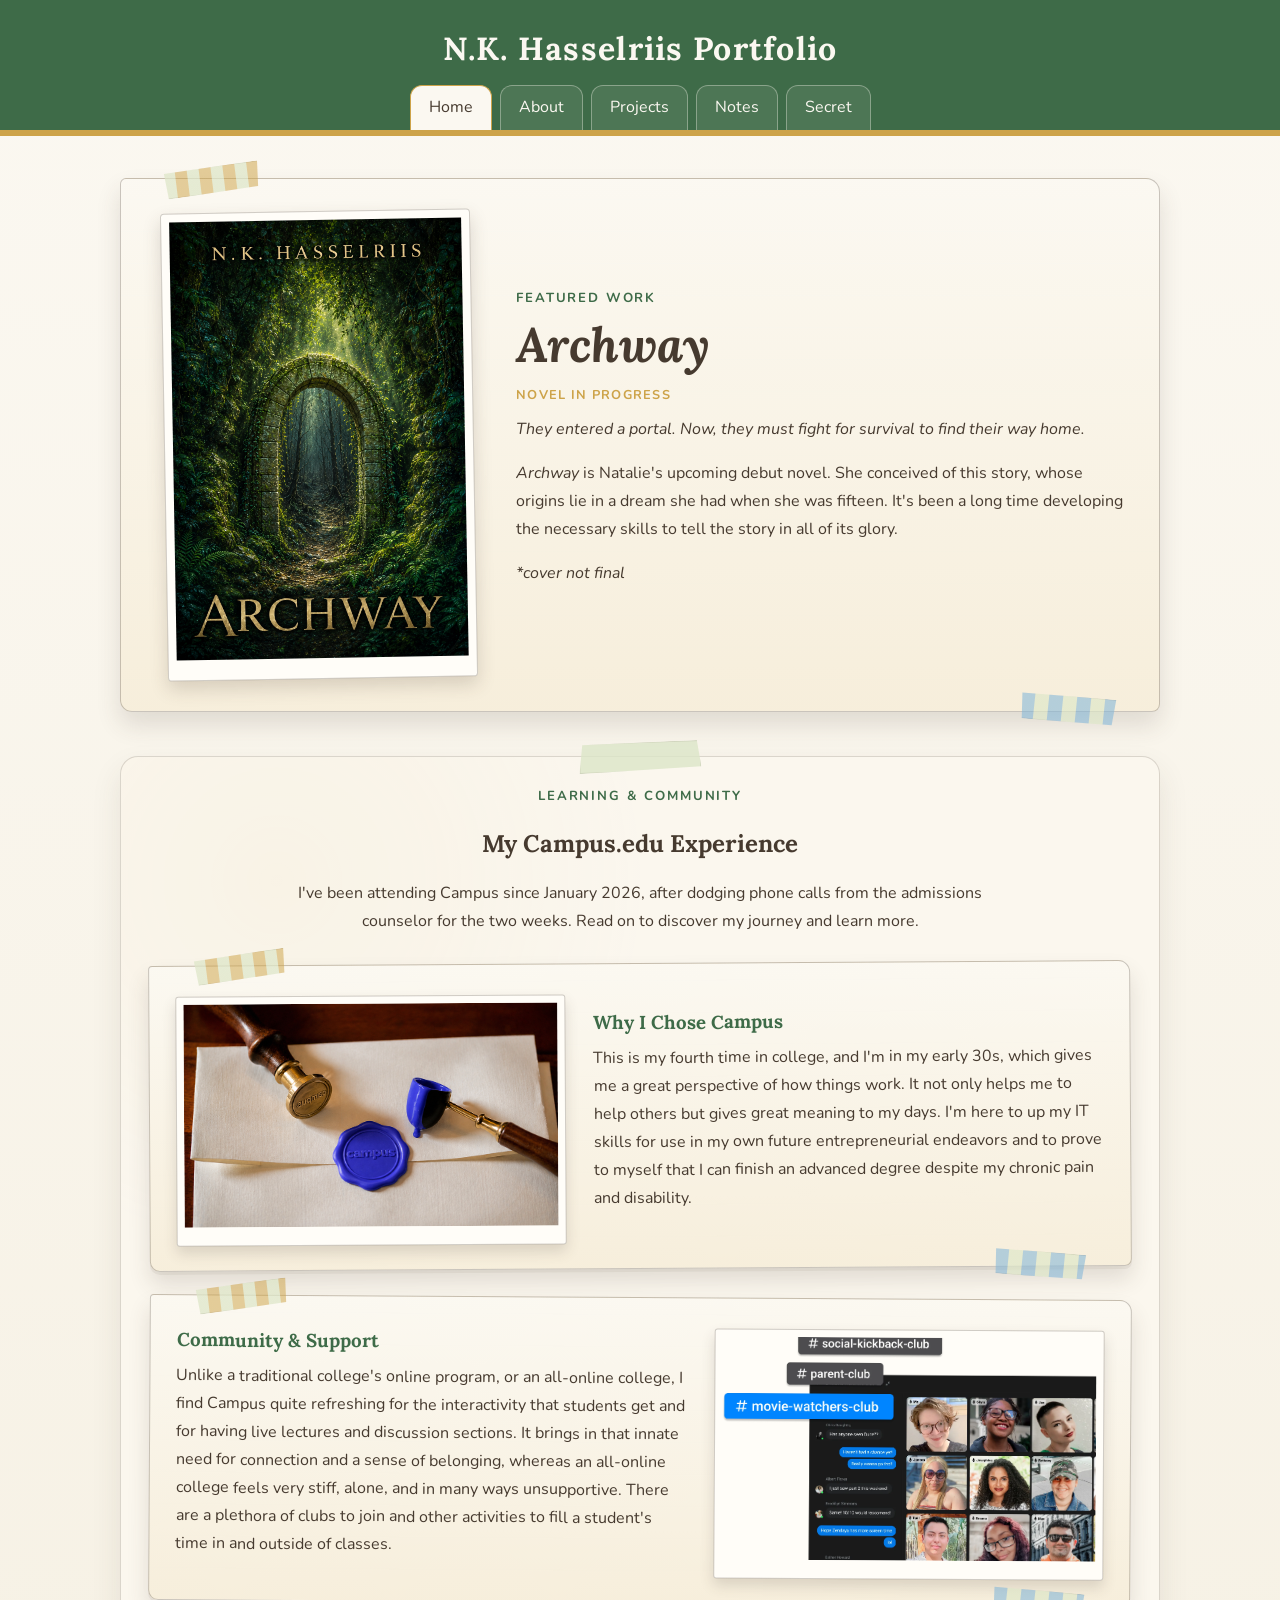
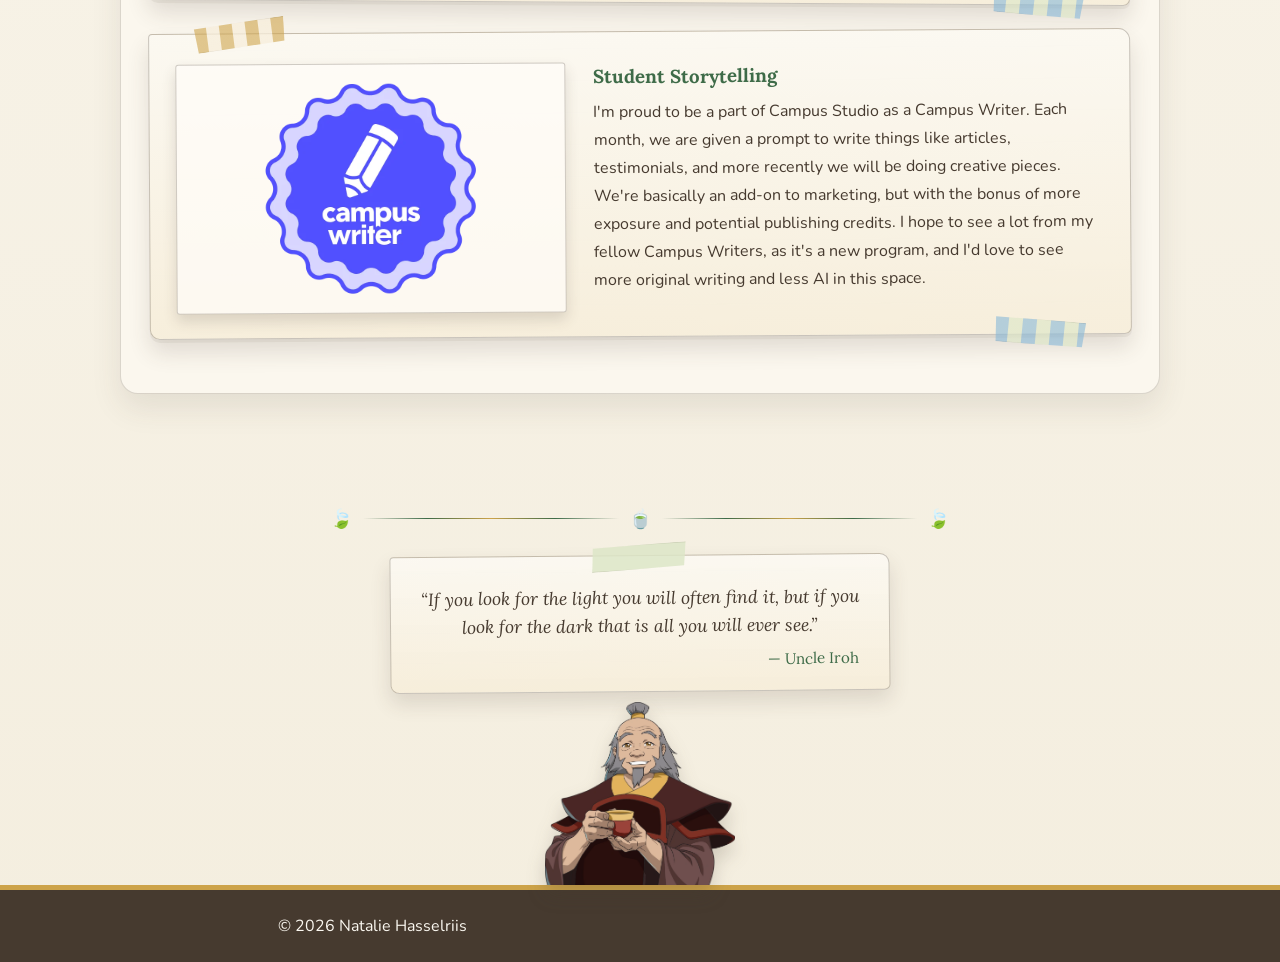
==== commit 92ccac92: "Minor changes." ====
--- a/index.html
+++ b/index.html
@@ -22,8 +22,6 @@
 <main id="main-content">
     <section id="archway-feature" class="archway-feature">
         <div class="archway-cover-card" aria-label="Archway cover image placeholder">
-            <!-- Replace this placeholder with your cover image when ready.
-                 Example: <img src="assets/images/archway-cover.jpg" alt="Cover of Archway by N.K. Hasselriis"> -->
             <img src="assets/images/archway-cover.png"
      alt="Cover of Archway by N.K. Hasselriis">
         </div>
@@ -40,7 +38,7 @@
     <section id="campus-edu">
         <p class="section-kicker">Learning &amp; Community</p>
         <h2>My Campus.edu Experience</h2>
-        <p class="section-intro">I've been attending campus since January 2026, after dodging phone calls from the admissions counselor for the two weeks. Read on to discover my journey and learn more.</p>
+        <p class="section-intro">I've been attending Campus since January 2026, after dodging phone calls from the admissions counselor for the two weeks. Read on to discover my journey and learn more.</p>
         <div class="feature-list campus-features">
             <article class="feature-row">
                 <div class="feature-media campus-media"><img src="assets/images/campus-letter.png" alt="Campus-branded wax seal, envelope, stamp, and sealing spoon"></div>
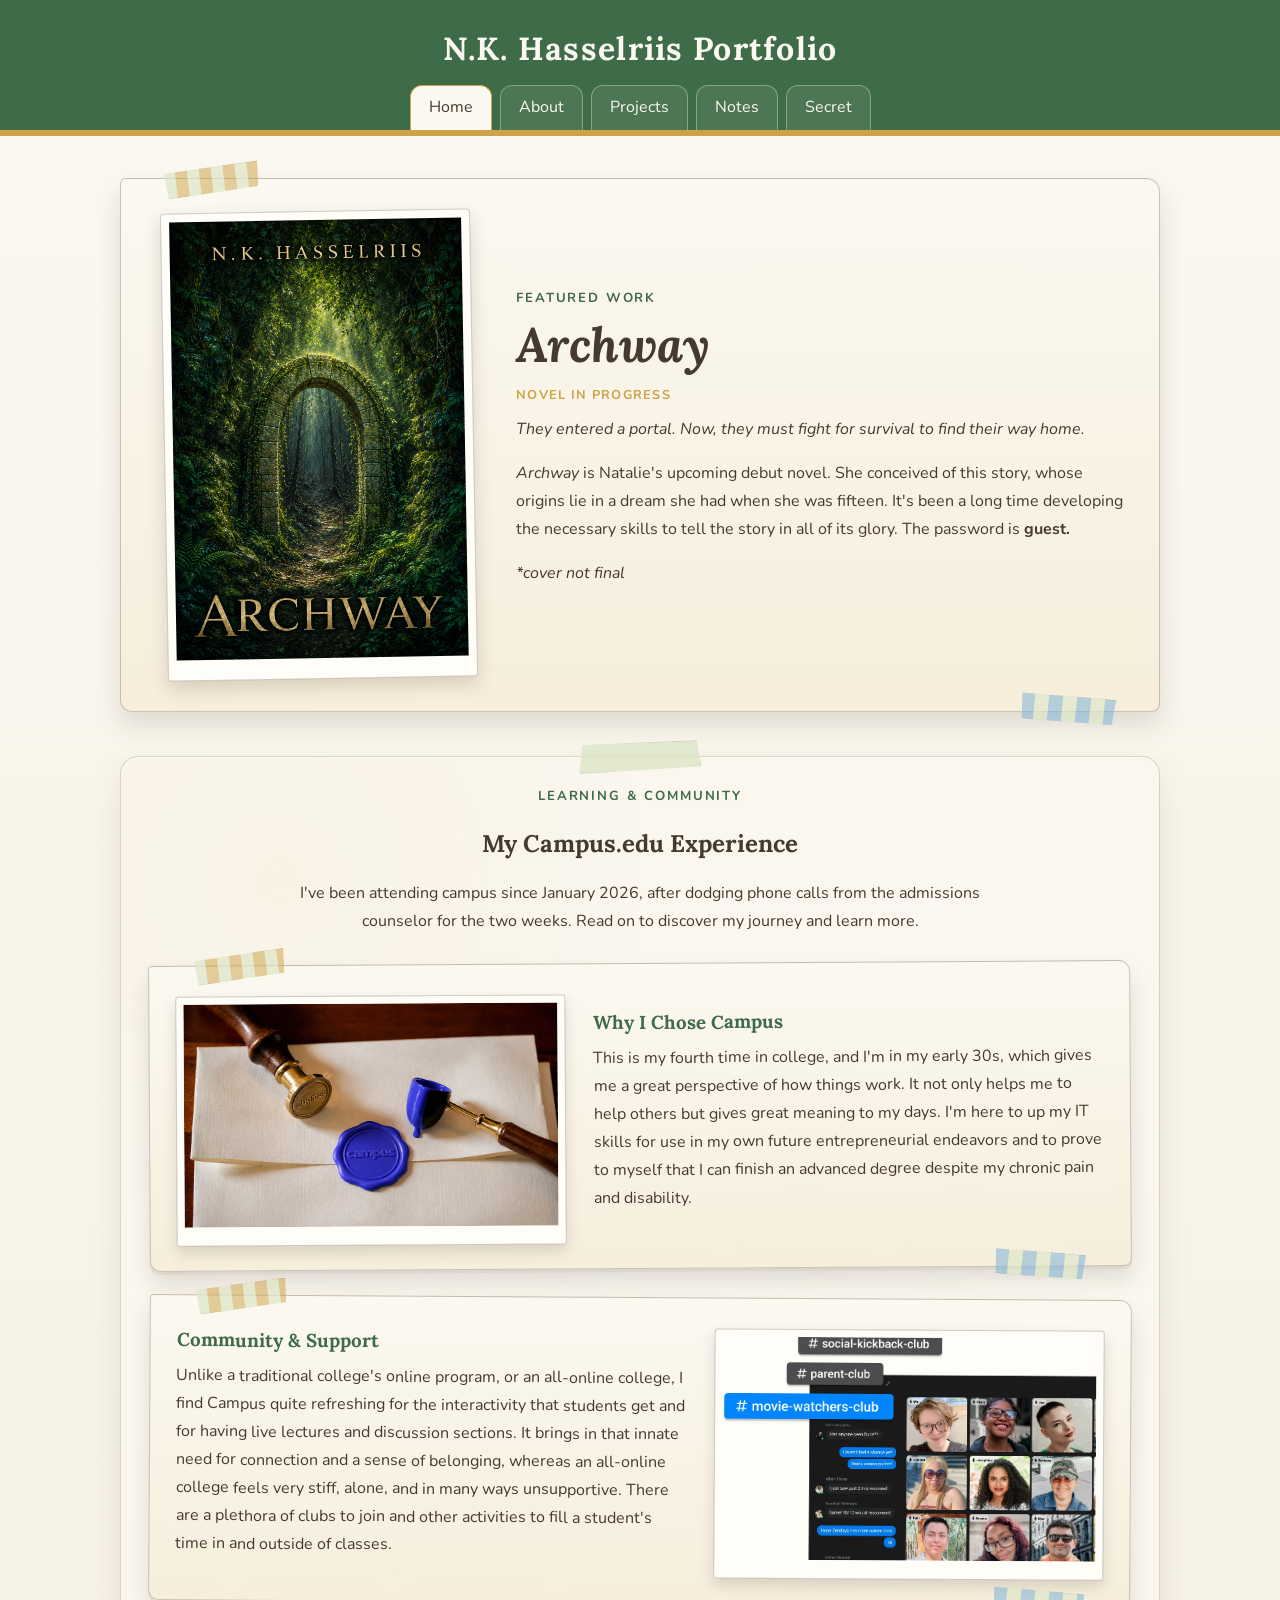
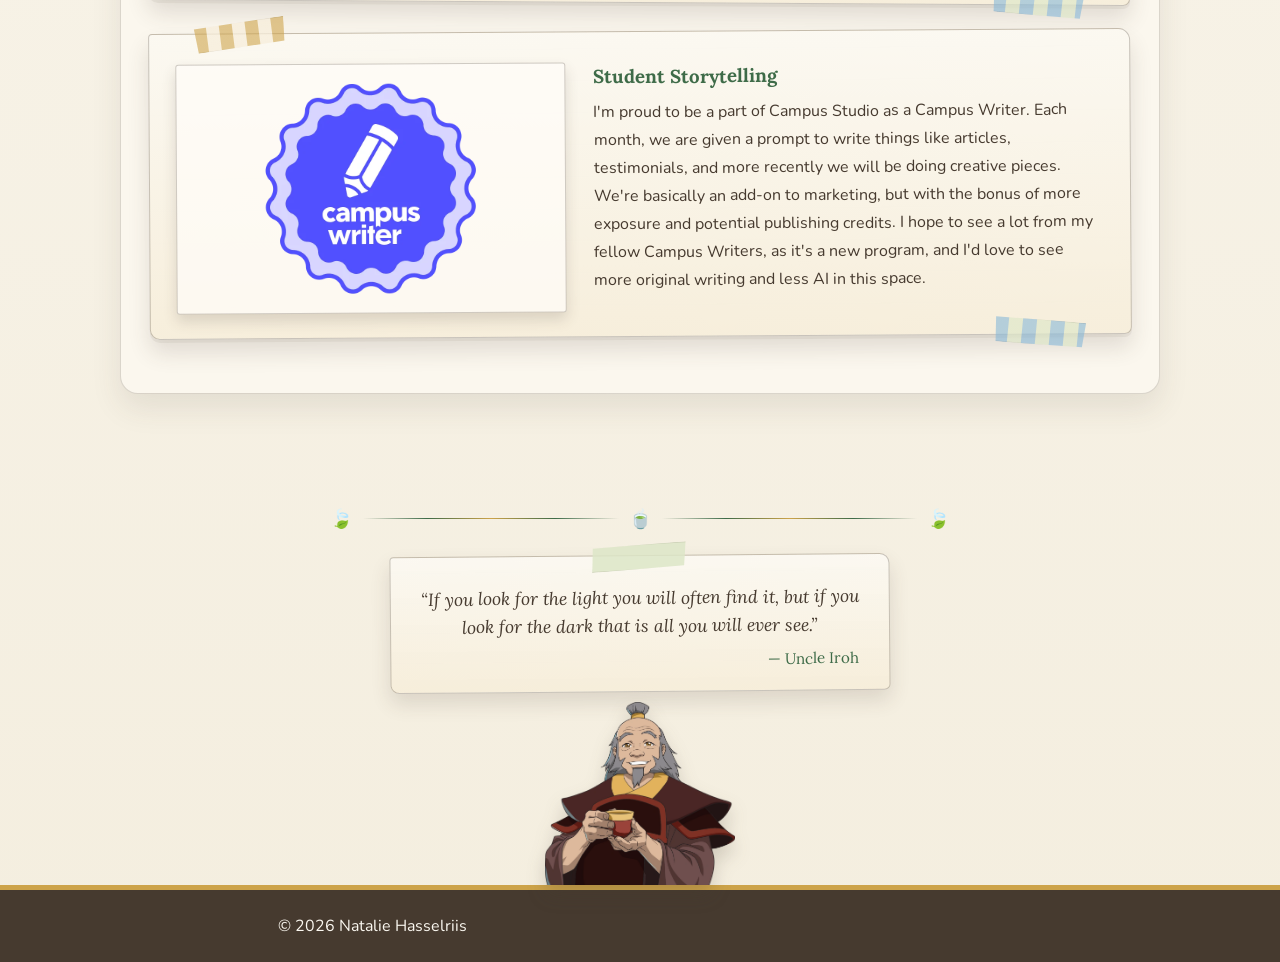
==== commit 94b3decf: "Updating changes" ====
--- a/index.html
+++ b/index.html
@@ -30,7 +30,7 @@
             <h2><em>Archway</em></h2>
             <p class="project-label">Novel in Progress</p>
             <p><em>They entered a portal. Now, they must fight for survival to find their way home. </em></p>
-            <p><em>Archway</em> is Natalie's upcoming debut novel. She conceived of this story, whose origins lie in a dream she had when she was fifteen. It's been a long time developing the necessary skills to tell the story in all of its glory. </p>
+            <p><em>Archway</em> is Natalie's upcoming debut novel. She conceived of this story, whose origins lie in a dream she had when she was fifteen. It's been a long time developing the necessary skills to tell the story in all of its glory. The password is <b>guest.</b></p>
             <p><em>*cover not final</em></p>
         </div>
     </section>
@@ -38,7 +38,7 @@
     <section id="campus-edu">
         <p class="section-kicker">Learning &amp; Community</p>
         <h2>My Campus.edu Experience</h2>
-        <p class="section-intro">I've been attending Campus since January 2026, after dodging phone calls from the admissions counselor for the two weeks. Read on to discover my journey and learn more.</p>
+        <p class="section-intro">I've been attending campus since January 2026, after dodging phone calls from the admissions counselor for the two weeks. Read on to discover my journey and learn more.</p>
         <div class="feature-list campus-features">
             <article class="feature-row">
                 <div class="feature-media campus-media"><img src="assets/images/campus-letter.png" alt="Campus-branded wax seal, envelope, stamp, and sealing spoon"></div>
--- a/style.css
+++ b/style.css
@@ -456,7 +456,8 @@
     #hero-quote { font-size: 1.2rem; }
 }
 
-/* Journal-paper cards with decorative tape */
+/* Journal-paper cards with decorative tape
+   Shared across About interests, Campus features, and Projects. */
 .interest-list .feature-row,
 .campus-features .feature-row,
 .project-list .feature-row {
@@ -562,7 +563,7 @@
     background: rgba(255, 253, 248, .72);
 }
 
-/* Two page-level sections */
+/* Two page-level sections feel like pages in the same notebook. */
 #campus-edu,
 #projects-gallery {
     position: relative;
@@ -799,7 +800,9 @@
 }
 /* End character footer signoff */
 
-/* Featured work at the top of Home. */
+/* ===== Iteration: responsive About intro + Archway feature + simplified Iroh signoff ===== */
+
+/* Featured work at the top of Home. Styled like a taped journal entry. */
 .archway-feature {
     display: grid;
     grid-template-columns: minmax(220px, 34%) minmax(0, 1fr);
@@ -909,7 +912,7 @@
     margin-left: 0;
 }
 
-/* Meet Natalie */
+/* Meet Natalie: shrink gracefully, then stack before the copy gets narrow. */
 @media (max-width: 960px) {
     .about-intro {
         grid-template-columns: 210px minmax(0, 1fr);
@@ -944,7 +947,7 @@
     }
 }
 
-/* Mascots. */
+/* Iroh is a small footer mascot rather than a full layout block. */
 .character-signoff {
     width: min(100% - 32px, 1040px);
     margin: 0 auto;
@@ -970,6 +973,16 @@
     object-fit: contain;
     margin: 10px auto 0;
     transform: none;
+}
+
+/* The old hero/speech-bubble and notebook rules are no longer part of this version. */
+.hero-scene,
+.iroh-portrait,
+.speech-bubble,
+.earth-kingdom-mark,
+.parchment-page,
+.parchment-copy {
+    /* Intentionally unused; retained only to avoid affecting older markup if copied in. */
 }
 
 @media (max-width: 760px) {
@@ -1074,7 +1087,7 @@
 .secret-section {
     width: min(100% - 36px, 1040px);
     margin: 0 auto;
-    padding: 32px 0 18px;
+    padding: 28px;
 }
 
 .secret-feature-card {
@@ -1116,13 +1129,15 @@
 }
 
 @media (max-width: 640px) {
-    .secret-section { width: min(100% - 24px, 1040px); padding-top: 20px; }
+    .secret-section { width: min(100% - 24px, 1040px); padding: 18px; }
     .secret-feature-card { min-height: 280px; }
 }
 /* End Secret placeholder page */
 
 
 /* ===== Secret Tunnel footer easter egg ===== */
+/* Toph remains an ordinary footer mascot. The easter egg is a separate control
+   parked just above the footer so the two interactions never fight for size. */
 .toph-signoff .character-mascot {
     min-height: 205px;
 }
@@ -1133,7 +1148,7 @@
     margin-bottom: -2px;
 }
 
-/* Footer text */
+/* Keep the copyright visually centered regardless of nearby decorative controls. */
 footer,
 footer p {
     text-align: center;
@@ -1193,7 +1208,7 @@
 }
 
 .secret-tunnel-popout.is-playing {
-    animation: secretTunnelSlide 5.2s both;
+    animation: secretTunnelSlide 12s both;
 }
 
 .secret-tunnel-popout img {
@@ -1223,17 +1238,19 @@
     transform: rotate(-1deg);
 }
 
-/* Easter Egg */
+/* One continuous rise, a calm hold, then one continuous dip below the viewport.
+   There is deliberately no opacity animation or bounce, which avoids the visual
+   hop/fade from the previous version. */
 @keyframes secretTunnelSlide {
     0% {
         transform: translate(-50%, calc(100% + 28px));
         animation-timing-function: cubic-bezier(.16, 1, .3, 1);
     }
-    18% {
+    10% {
         transform: translate(-50%, 0);
         animation-timing-function: linear;
     }
-    76% {
+    90% {
         transform: translate(-50%, 0);
         animation-timing-function: cubic-bezier(.7, 0, .84, 0);
     }
@@ -1276,12 +1293,896 @@
 
 @media (prefers-reduced-motion: reduce) {
     .secret-tunnel-popout.is-playing {
-        animation: secretTunnelReduced 5.2s ease both;
+        animation: secretTunnelReduced 12s ease both;
     }
 }
 
 @keyframes secretTunnelReduced {
     0%, 100% { transform: translate(-50%, calc(100% + 28px)); }
-    8%, 92% { transform: translate(-50%, 0); }
+    5%, 95% { transform: translate(-50%, 0); }
 }
 /* ===== End Secret Tunnel footer easter egg ===== */
+
+/* Tea Garden Snake page */
+.snake-intro {
+    margin-bottom: 28px;
+}
+
+.snake-intro h2 {
+    margin: 0 0 12px;
+    font-size: clamp(2rem, 4.2vw, 3rem);
+}
+
+.snake-shell {
+    display: grid;
+    grid-template-columns: minmax(0, 1.35fr) minmax(260px, .8fr);
+    gap: 24px;
+    align-items: start;
+    text-align: left;
+}
+
+.snake-board-card,
+.snake-info-card {
+    position: relative;
+    background: rgba(251,248,241,.92);
+    border: 1px solid rgba(70,58,47,.18);
+    border-radius: 18px;
+    box-shadow: 0 14px 30px rgba(70,58,47,.10);
+}
+
+.snake-board-card {
+    padding: 24px;
+}
+
+.snake-info-card {
+    margin-bottom: 18px;
+    padding: 22px;
+}
+
+.snake-info-card:last-child {
+    margin-bottom: 0;
+}
+
+.snake-board-card::before,
+.snake-info-card::before {
+    content: '';
+    position: absolute;
+    top: -12px;
+    left: 28px;
+    width: 74px;
+    height: 24px;
+    background: rgba(221,230,200,.88);
+    border: 1px solid rgba(70,58,47,.10);
+    transform: rotate(-3deg);
+    box-shadow: 0 3px 7px rgba(70,58,47,.10);
+}
+
+.snake-board-card::after,
+.snake-info-card::after {
+    content: '';
+    position: absolute;
+    top: -10px;
+    right: 36px;
+    width: 52px;
+    height: 18px;
+    background: rgba(251,248,241,.9);
+    border: 1px solid rgba(70,58,47,.08);
+    transform: rotate(7deg);
+    opacity: .75;
+}
+
+.snake-board-heading {
+    display: flex;
+    align-items: flex-start;
+    justify-content: space-between;
+    gap: 18px;
+    margin-bottom: 18px;
+}
+
+.snake-board-heading h3,
+.snake-info-card h3 {
+    margin: 4px 0 0;
+    color: var(--forest);
+}
+
+.snake-tea-label {
+    margin: 6px 0 0;
+    max-width: none;
+    text-align: right;
+    font-weight: 700;
+    color: var(--forest);
+}
+
+.snake-stats {
+    display: grid;
+    grid-template-columns: repeat(4, minmax(0, 1fr));
+    gap: 14px;
+    margin-bottom: 18px;
+}
+
+.snake-stat-card {
+    padding: 14px 12px;
+    text-align: center;
+    background: linear-gradient(180deg, rgba(246,237,218,.98), rgba(238,228,201,.94));
+    border: 1px solid rgba(70,58,47,.16);
+    border-radius: 14px;
+}
+
+.snake-stat-label {
+    display: block;
+    margin-bottom: 4px;
+    font-size: .78rem;
+    font-weight: 800;
+    letter-spacing: .08em;
+    text-transform: uppercase;
+    color: var(--forest);
+}
+
+.snake-stat-value {
+    display: block;
+    font-family: 'Lora', serif;
+    font-size: clamp(1.25rem, 2vw, 1.7rem);
+}
+
+.snake-canvas-frame {
+    position: relative;
+    overflow: hidden;
+    border-radius: 20px;
+    border: 6px solid #7b5c2d;
+    box-shadow:
+        inset 0 0 0 3px #d2b16c,
+        0 18px 28px rgba(70,58,47,.18);
+    background: radial-gradient(circle at 30% 20%, rgba(255,255,255,.22), transparent 30%), #26422d;
+}
+
+#snake-canvas {
+    display: block;
+    width: 100%;
+    height: auto;
+    background: #e7d4a7;
+}
+
+.snake-overlay {
+    position: absolute;
+    inset: 0;
+    display: grid;
+    place-items: center;
+    padding: 20px;
+    background: rgba(38, 57, 43, .56);
+}
+
+.snake-overlay[hidden] {
+    display: none !important;
+}
+
+.snake-overlay-card {
+    width: min(100%, 320px);
+    padding: 24px;
+    text-align: center;
+    background: rgba(246,237,218,.98);
+    border: 1px solid rgba(70,58,47,.18);
+    border-radius: 20px;
+    box-shadow: 0 18px 30px rgba(70,58,47,.18);
+}
+
+.snake-overlay-card h3 {
+    margin: 4px 0 10px;
+    color: var(--forest);
+}
+
+.snake-overlay-card p {
+    text-align: center;
+}
+
+.snake-overlay-actions {
+    display: flex;
+    justify-content: center;
+    flex-wrap: wrap;
+    gap: 12px;
+    margin-top: 10px;
+}
+
+.snake-controls {
+    display: flex;
+    justify-content: center;
+    flex-wrap: wrap;
+    gap: 12px;
+    margin: 18px 0;
+}
+
+.snake-button {
+    padding: 12px 18px;
+    border: 2px solid var(--mustard);
+    border-radius: 999px;
+    background: var(--forest);
+    color: var(--cream);
+    font: inherit;
+    font-weight: 800;
+    cursor: pointer;
+    transition: transform .15s ease, background .15s ease, color .15s ease;
+}
+
+.snake-button:hover,
+.snake-button:focus-visible,
+.touch-arrow:hover,
+.touch-arrow:focus-visible {
+    background: var(--mustard);
+    color: var(--brown);
+    transform: translateY(-1px);
+}
+
+.snake-button:disabled {
+    opacity: .55;
+    cursor: not-allowed;
+    transform: none;
+}
+
+.snake-button-alt {
+    background: rgba(251,248,241,.92);
+    color: var(--brown);
+}
+
+.snake-meter-group {
+    display: grid;
+    grid-template-columns: 1fr 1fr;
+    gap: 14px;
+}
+
+.snake-meter-card {
+    padding: 16px;
+    background: linear-gradient(180deg, rgba(255,255,255,.72), rgba(246,237,218,.95));
+    border: 1px solid rgba(70,58,47,.16);
+    border-radius: 14px;
+}
+
+.snake-meter-heading {
+    display: flex;
+    justify-content: space-between;
+    gap: 12px;
+    margin-bottom: 10px;
+    font-weight: 700;
+}
+
+.snake-meter-heading strong {
+    color: var(--forest);
+}
+
+.snake-meter-track {
+    overflow: hidden;
+    height: 14px;
+    border-radius: 999px;
+    background: rgba(70,58,47,.12);
+}
+
+.snake-meter-track span {
+    display: block;
+    height: 100%;
+    width: 0;
+    border-radius: inherit;
+    background: linear-gradient(90deg, #6b9d45, #b7cf5d);
+    transition: width .15s linear;
+}
+
+.snake-effect-tags {
+    display: flex;
+    flex-wrap: wrap;
+    gap: 8px;
+}
+
+.snake-effect-chip {
+    display: inline-flex;
+    align-items: center;
+    padding: 6px 10px;
+    border-radius: 999px;
+    background: rgba(62,107,72,.12);
+    color: var(--forest);
+    font-size: .88rem;
+    font-weight: 700;
+}
+
+.snake-effect-chip-muted {
+    background: rgba(70,58,47,.08);
+    color: var(--brown);
+}
+
+.game-status {
+    margin: 18px auto 0;
+    text-align: center;
+    font-weight: 700;
+    color: var(--forest);
+}
+
+.snake-touch-controls {
+    margin-top: 18px;
+    display: grid;
+    justify-content: center;
+    gap: 10px;
+}
+
+.touch-arrow-row {
+    display: flex;
+    justify-content: center;
+    gap: 10px;
+}
+
+.touch-arrow {
+    width: 54px;
+    height: 54px;
+    border: 2px solid var(--mustard);
+    border-radius: 14px;
+    background: var(--forest);
+    color: var(--cream);
+    font: inherit;
+    font-size: 1.1rem;
+    font-weight: 800;
+    cursor: pointer;
+}
+
+.snake-legend-list {
+    display: grid;
+    gap: 14px;
+    padding: 0;
+    margin: 0;
+    list-style: none;
+}
+
+.snake-legend-list li {
+    display: grid;
+    grid-template-columns: auto 1fr;
+    gap: 12px;
+    align-items: center;
+}
+
+.snake-legend-list strong,
+.snake-legend-list span {
+    display: block;
+}
+
+.snake-legend-list span {
+    font-size: .94rem;
+}
+
+.legend-icon {
+    position: relative;
+    width: 42px;
+    height: 42px;
+    flex: 0 0 42px;
+}
+
+.legend-leaf::before,
+.legend-jasmine::before,
+.legend-seed::before,
+.legend-pot::before,
+.legend-dragon::before,
+.legend-lotus::before,
+.legend-cup::before {
+    content: '';
+    position: absolute;
+    inset: 0;
+}
+
+.legend-leaf::before {
+    inset: 6px 11px 5px 13px;
+    background: linear-gradient(160deg, #bada54, #5c8a2d);
+    border-radius: 80% 12% 80% 12%;
+    transform: rotate(42deg);
+    box-shadow: inset -2px -2px 0 rgba(255,255,255,.28);
+}
+
+.legend-cup::before {
+    inset: 10px 7px 8px 7px;
+    border: 3px solid #5d77aa;
+    border-radius: 0 0 12px 12px;
+    background: #fff8ec;
+}
+
+.legend-cup::after {
+    content: '';
+    position: absolute;
+    right: 1px;
+    top: 14px;
+    width: 10px;
+    height: 12px;
+    border: 3px solid #5d77aa;
+    border-left: 0;
+    border-radius: 0 10px 10px 0;
+}
+
+.legend-lotus::before {
+    inset: 5px;
+    border-radius: 8px;
+    background: linear-gradient(180deg, #ebe3c8, #cfc397);
+    border: 2px solid #96875f;
+}
+
+.legend-lotus::after,
+.legend-jasmine::after {
+    content: '✿';
+    position: absolute;
+    inset: 0;
+    display: grid;
+    place-items: center;
+    color: #c39b2e;
+    font-size: 1.2rem;
+}
+
+.legend-jasmine::before {
+    inset: 4px;
+    border-radius: 50%;
+    background: radial-gradient(circle, #fffef8 0, #f3ead6 65%, rgba(255,255,255,.2) 100%);
+}
+
+.legend-seed::before {
+    inset: 7px;
+    border-radius: 50%;
+    background: radial-gradient(circle, #d5df73 0, #93a848 70%, #66762a 100%);
+    box-shadow: 0 0 16px rgba(214,223,115,.65);
+}
+
+.legend-pot::before {
+    inset: 9px 8px 10px;
+    background: #607351;
+    border-radius: 45% 45% 38% 38%;
+    box-shadow: inset 0 -4px 0 rgba(0,0,0,.12);
+}
+
+.legend-dragon::before {
+    inset: 5px;
+    border-radius: 50%;
+    background: radial-gradient(circle, rgba(213,245,204,.9), rgba(91,148,79,.9) 62%, rgba(91,148,79,.2) 100%);
+}
+
+@media (max-width: 980px) {
+    .snake-shell {
+        grid-template-columns: 1fr;
+    }
+}
+
+@media (max-width: 760px) {
+    .snake-board-card,
+    .snake-info-card {
+        padding: 18px;
+    }
+
+    .snake-board-heading {
+        flex-direction: column;
+        margin-bottom: 16px;
+    }
+
+    .snake-tea-label {
+        text-align: left;
+    }
+
+    .snake-stats,
+    .snake-meter-group {
+        grid-template-columns: 1fr 1fr;
+    }
+}
+
+@media (max-width: 560px) {
+    .snake-stats,
+    .snake-meter-group {
+        grid-template-columns: 1fr;
+    }
+
+    .snake-board-card::before,
+    .snake-info-card::before {
+        left: 18px;
+        width: 58px;
+    }
+
+    .snake-board-card::after,
+    .snake-info-card::after {
+        right: 18px;
+        width: 38px;
+    }
+}
+
+/* Tea Garden Snake v4: difficulty start screen and stacked/frozen effect HUD */
+.snake-board-meta {
+    display: grid;
+    gap: 4px;
+    justify-items: end;
+}
+
+.snake-level-label {
+    margin: 0;
+    max-width: none;
+    text-align: right;
+    font-size: .9rem;
+    color: var(--brown);
+}
+
+.snake-level-label strong {
+    color: var(--forest);
+}
+
+.snake-overlay[data-mode="start"] .snake-overlay-card {
+    width: min(100%, 460px);
+    padding: 28px;
+}
+
+.snake-difficulty-grid {
+    display: grid;
+    grid-template-columns: repeat(3, minmax(0, 1fr));
+    gap: 12px;
+    margin-top: 20px;
+}
+
+.snake-difficulty-grid[hidden],
+.snake-overlay-actions[hidden] {
+    display: none !important;
+}
+
+.difficulty-card {
+    min-height: 96px;
+    padding: 14px 10px;
+    border: 2px solid var(--mustard);
+    border-radius: 16px;
+    background: linear-gradient(180deg, rgba(255,255,255,.82), rgba(246,237,218,.96));
+    color: var(--brown);
+    font: inherit;
+    cursor: pointer;
+    box-shadow: 0 7px 14px rgba(70,58,47,.08);
+    transition: transform .15s ease, background .15s ease, border-color .15s ease;
+}
+
+.difficulty-card strong,
+.difficulty-card span {
+    display: block;
+}
+
+.difficulty-card strong {
+    margin-bottom: 5px;
+    font-family: 'Lora', serif;
+    font-size: 1.05rem;
+    color: var(--forest);
+}
+
+.difficulty-card span {
+    font-size: .86rem;
+}
+
+.difficulty-card:hover,
+.difficulty-card:focus-visible {
+    transform: translateY(-2px);
+    background: var(--sage);
+    border-color: var(--forest);
+}
+
+.snake-effect-chip {
+    gap: 8px;
+    padding: 7px 10px 7px 7px;
+}
+
+.snake-effect-icon {
+    width: 28px;
+    height: 28px;
+    flex: 0 0 28px;
+}
+
+.snake-effect-copy {
+    display: grid;
+    gap: 0;
+    line-height: 1.15;
+}
+
+.snake-effect-copy strong,
+.snake-effect-copy span {
+    display: block;
+}
+
+.snake-effect-copy strong {
+    font-size: .82rem;
+}
+
+.snake-effect-copy span {
+    margin-top: 2px;
+    font-size: .76rem;
+    color: var(--brown);
+}
+
+.snake-effect-icon.legend-cup::after {
+    right: -1px;
+    top: 9px;
+    width: 7px;
+    height: 8px;
+    border-width: 2px;
+}
+
+@media (max-width: 760px) {
+    .snake-board-meta {
+        justify-items: start;
+    }
+
+    .snake-level-label {
+        text-align: left;
+    }
+}
+
+@media (max-width: 520px) {
+    .snake-difficulty-grid {
+        grid-template-columns: 1fr;
+    }
+
+    .difficulty-card {
+        min-height: 72px;
+    }
+}
+
+/* Tea Garden Snake v5: custom board, round prototype snake, and clearer spacing */
+.snake-canvas-frame {
+    border-radius: 26px;
+    border: 3px solid #7b5c2d;
+    box-shadow:
+        0 0 0 3px rgba(205, 163, 73, .32),
+        0 18px 30px rgba(70,58,47,.18);
+    background: #8f7848;
+}
+
+#snake-canvas {
+    border-radius: 22px;
+    background: #aa925d;
+}
+
+.snake-meter-group {
+    margin-top: 30px;
+}
+
+.snake-how-to {
+    margin-top: 34px;
+    padding-top: 24px;
+    border-top: 1px solid rgba(70,58,47,.16);
+}
+
+.snake-how-to h3 {
+    margin-top: 4px;
+    color: var(--forest);
+}
+
+.snake-how-to p:last-child {
+    margin-bottom: 0;
+}
+
+.game-status {
+    margin-top: 26px;
+}
+
+@media (max-width: 760px) {
+    .snake-meter-group {
+        margin-top: 24px;
+    }
+
+    .snake-how-to {
+        margin-top: 28px;
+        padding-top: 20px;
+    }
+}
+
+
+/* Tea Garden Snake v6: integrated dragon and item art assets */
+.legend-icon {
+    background-repeat: no-repeat;
+    background-position: center;
+    background-size: contain;
+}
+
+.legend-icon::before,
+.legend-icon::after {
+    content: none !important;
+    display: none !important;
+}
+
+.legend-leaf {
+    background-image: url('assets/images/snake/item-tea-leaf.png');
+}
+
+.legend-cup {
+    background-image: url('assets/images/snake/item-tea-cup.png');
+}
+
+.legend-lotus {
+    background-image: url('assets/images/snake/item-white-lotus-tile.png');
+}
+
+.legend-jasmine {
+    background-image: url('assets/images/snake/item-jasmine-blossom.png');
+}
+
+.legend-seed {
+    background-image: url('assets/images/snake/item-lotus-seed.png');
+}
+
+.legend-pot {
+    background-image: url('assets/images/snake/item-teapot.png');
+}
+
+.legend-dragon {
+    background-image: url('assets/images/snake/item-dragon-tea.png');
+    filter: hue-rotate(-18deg) saturate(1.12) brightness(1.04);
+}
+
+.snake-effect-chip {
+    align-items: center;
+}
+
+.snake-effect-icon {
+    width: 30px;
+    height: 30px;
+    flex: 0 0 30px;
+}
+
+
+/* Tea Garden Snake v6: use uploaded item art in the sidebar and effect chips */
+.legend-leaf,
+.legend-cup,
+.legend-lotus,
+.legend-jasmine,
+.legend-seed,
+.legend-pot {
+    background-position: center;
+    background-repeat: no-repeat;
+    background-size: contain;
+    filter: drop-shadow(0 2px 4px rgba(70,58,47,.18));
+}
+
+.legend-leaf::before,
+.legend-leaf::after,
+.legend-cup::before,
+.legend-cup::after,
+.legend-lotus::before,
+.legend-lotus::after,
+.legend-jasmine::before,
+.legend-jasmine::after,
+.legend-seed::before,
+.legend-seed::after,
+.legend-pot::before,
+.legend-pot::after {
+    content: none !important;
+}
+
+.legend-leaf {
+    background-image: url('assets/images/snake/item-tea-leaf.png');
+}
+
+.legend-cup {
+    background-image: url('assets/images/snake/item-tea-cup.png');
+}
+
+.legend-lotus {
+    background-image: url('assets/images/snake/item-white-lotus-tile.png');
+}
+
+.legend-jasmine {
+    background-image: url('assets/images/snake/item-jasmine-blossom.png');
+}
+
+.legend-seed {
+    background-image: url('assets/images/snake/item-lotus-seed.png');
+}
+
+.legend-pot {
+    background-image: url('assets/images/snake/item-teapot.png');
+}
+
+/* ===== Secret page: Jasmine Dragon garden gate ===== */
+.secret-garden-gate {
+    min-height: 0;
+    display: grid;
+    justify-items: center;
+    gap: 10px;
+    padding: clamp(28px, 5vw, 48px);
+    text-align: center;
+    background:
+        radial-gradient(circle at 50% 0%, rgba(221, 230, 200, .58), transparent 48%),
+        rgba(251, 248, 241, .94);
+}
+
+.secret-garden-gate::before {
+    content: none;
+    display: none;
+}
+
+.secret-garden-promo {
+    display: block;
+    width: clamp(132px, 18vw, 190px);
+    aspect-ratio: 1;
+    object-fit: contain;
+    margin: 0 auto 4px;
+    filter: drop-shadow(0 10px 18px rgba(54, 46, 37, .16));
+}
+
+.secret-garden-gate h3 {
+    margin: 0;
+    color: var(--forest);
+    font-size: clamp(1.55rem, 4vw, 2.1rem);
+}
+
+.secret-gate-copy {
+    max-width: 620px;
+    margin: 0 auto 8px;
+    text-align: center;
+}
+
+.secret-password-form {
+    width: min(100%, 520px);
+    display: grid;
+    gap: 14px;
+    margin-top: 6px;
+}
+
+.secret-password-field {
+    display: grid;
+    gap: 7px;
+    text-align: left;
+}
+
+.secret-password-field label {
+    font-weight: 800;
+    color: var(--brown);
+}
+
+.secret-password-field input {
+    width: 100%;
+    min-height: 48px;
+    padding: 11px 14px;
+    border: 2px solid rgba(70, 58, 47, .5);
+    border-radius: 12px;
+    background: rgba(255, 253, 248, .96);
+    color: var(--brown);
+    font: inherit;
+}
+
+.secret-password-field input:focus-visible {
+    outline: 3px solid var(--mustard);
+    outline-offset: 2px;
+    border-color: var(--forest);
+}
+
+.secret-password-field input[aria-invalid="true"] {
+    border-color: #9b382f;
+}
+
+.secret-password-error {
+    min-height: 1.35em;
+    margin: 0;
+    color: #842f29;
+    font-size: .92rem;
+    font-weight: 700;
+}
+
+.secret-enter-button {
+    justify-self: center;
+    min-height: 46px;
+    padding: 11px 22px;
+    border: 2px solid var(--mustard);
+    border-radius: 999px;
+    background: var(--forest);
+    color: var(--cream);
+    font: inherit;
+    font-weight: 800;
+    cursor: pointer;
+    transition: transform .15s ease, background .15s ease, color .15s ease;
+}
+
+.secret-enter-button:hover,
+.secret-enter-button:focus-visible {
+    background: var(--mustard);
+    color: var(--brown);
+    transform: translateY(-1px);
+}
+
+@media (max-width: 560px) {
+    .secret-garden-gate {
+        padding: 24px 18px;
+    }
+
+    .secret-garden-promo {
+        width: 138px;
+    }
+
+    .secret-enter-button {
+        width: 100%;
+    }
+}
+/* ===== End Secret page garden gate ===== */
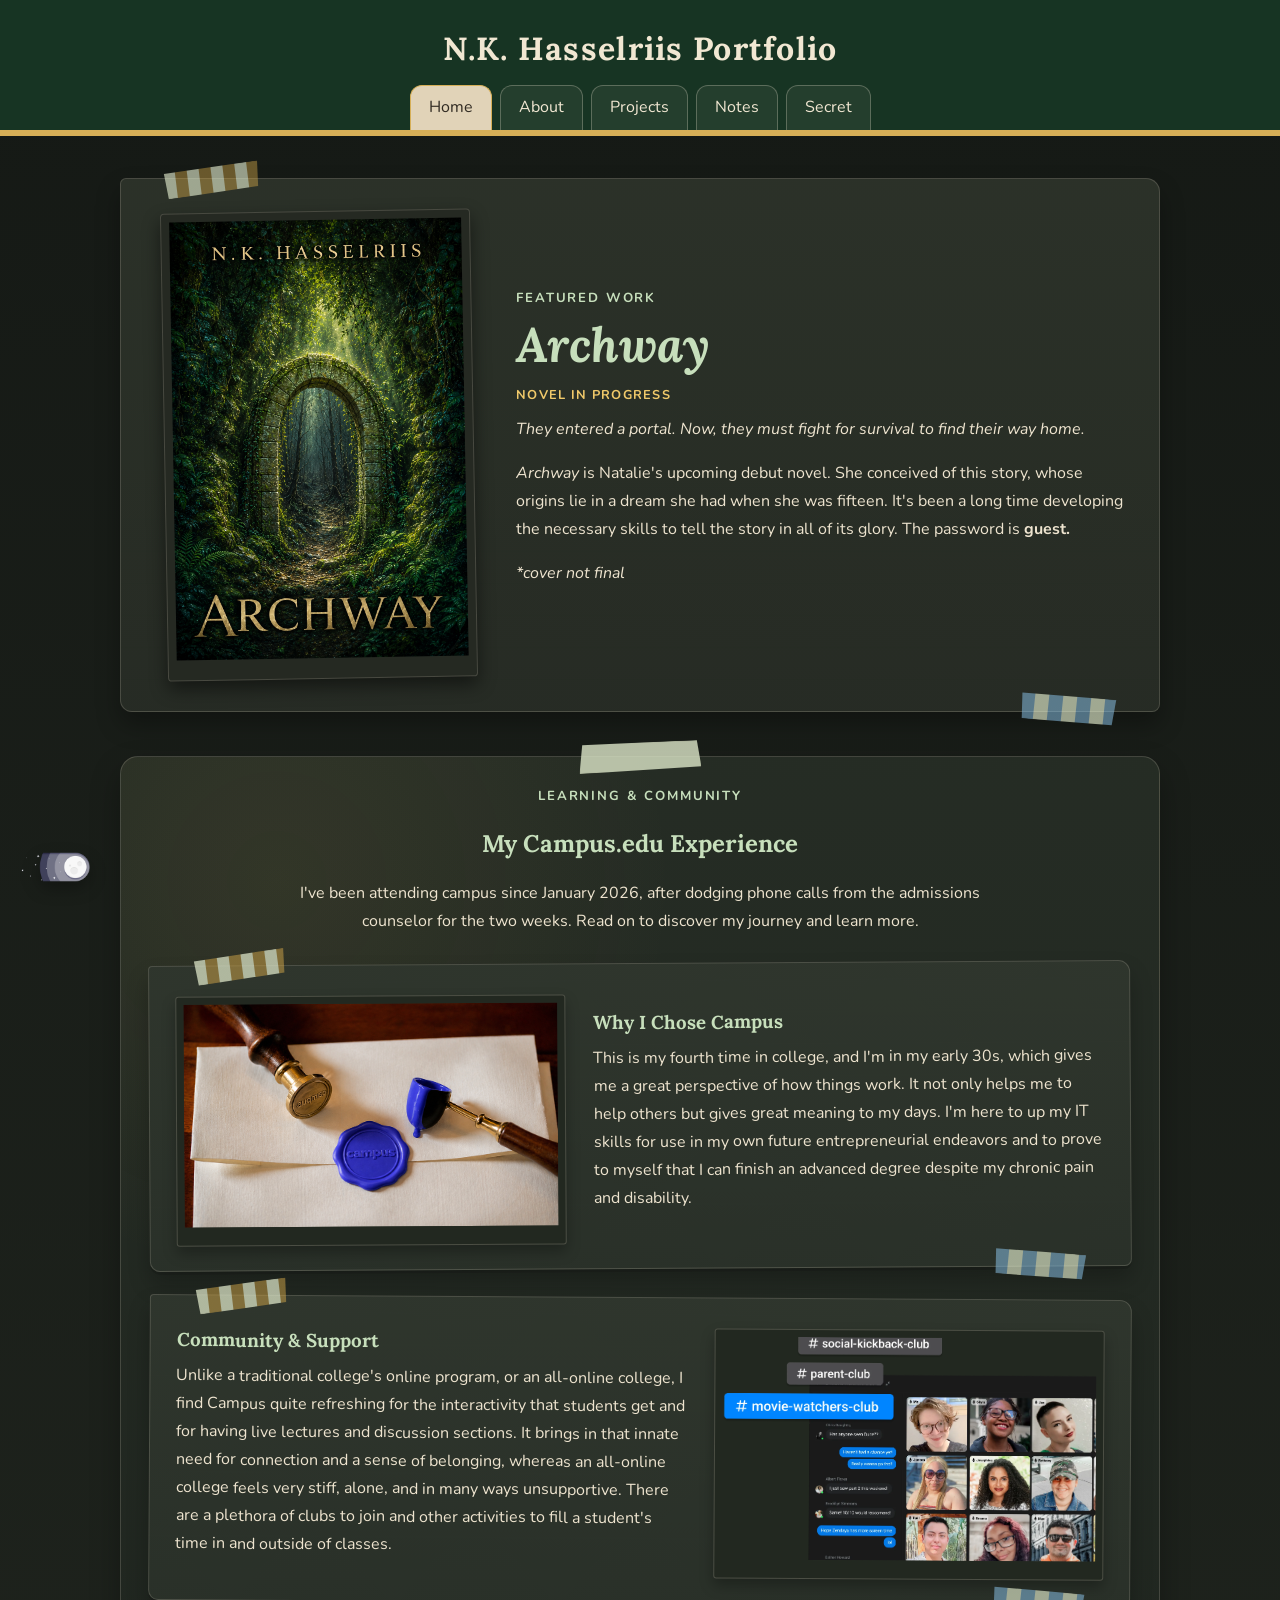
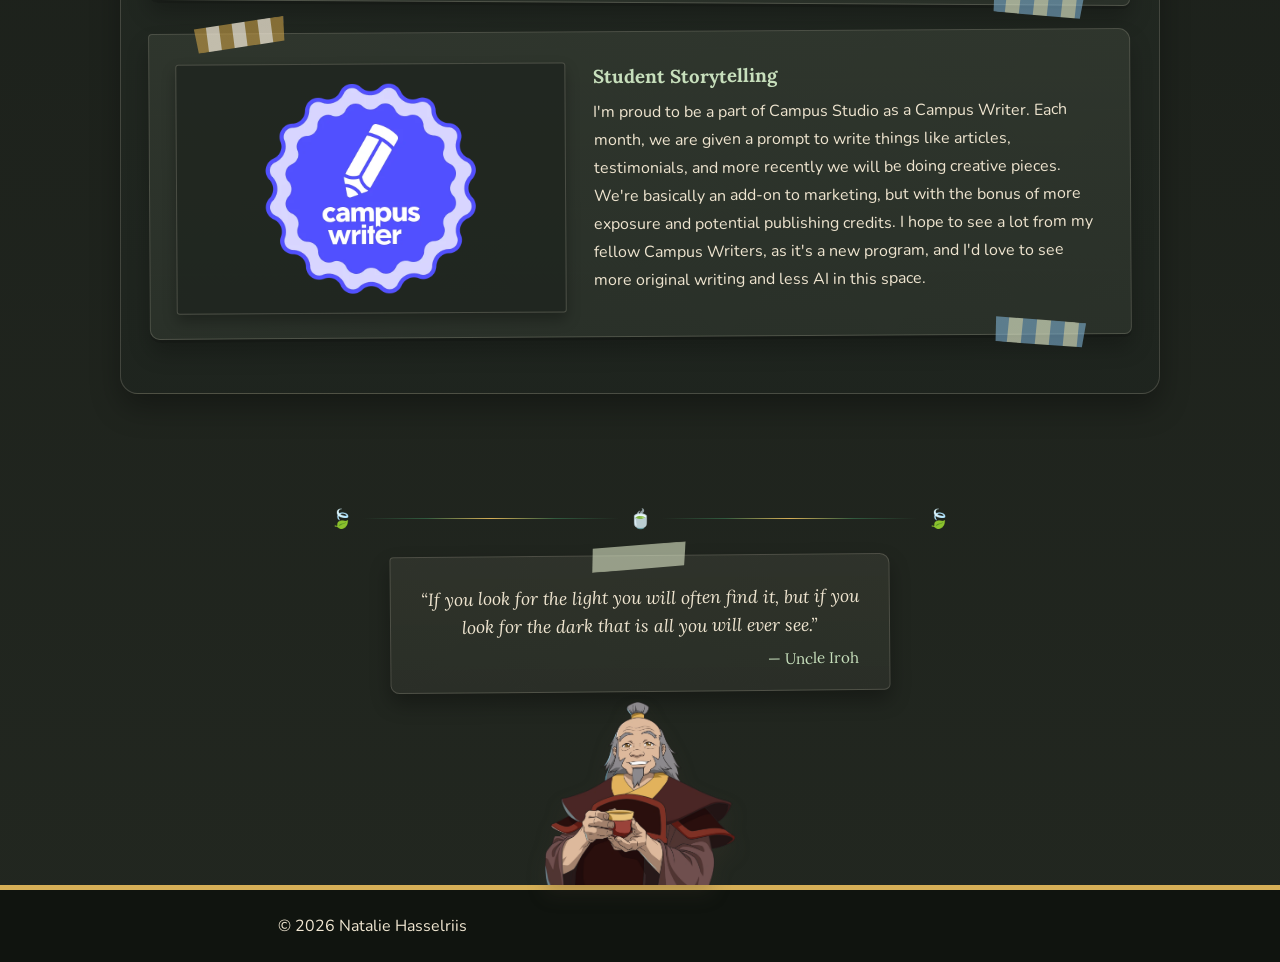
==== commit c42207ba: "Added a light/dark mode toggle, Changed image for baking to show off new Skrek cake, update README t" ====
--- a/index.html
+++ b/index.html
@@ -5,7 +5,11 @@
     <meta name="viewport" content="width=device-width, initial-scale=1.0">
     <title>Natalie's Portfolio</title>
     <link rel="icon" type="image/png" href="https://images.squarespace-cdn.com/content/v1/68d9654d0cba3d433908582a/607da867-b0da-49b7-b2d4-81282bc70b76/2021-03-03-05.16.png?format=1000w">
+    <script>
+        document.documentElement.dataset.theme = localStorage.getItem('portfolio-theme') || 'dark';
+    </script>
     <link rel="stylesheet" href="style.css">
+    <script src="theme-toggle.js" defer></script>
 </head>
 <body>
 <a class="skip-link" href="#main-content">Skip to main content</a>
@@ -66,6 +70,11 @@
         <img src="assets/images/uncle_iroh.png" alt="Illustration of Uncle Iroh smiling and holding a cup of tea">
     </div>
 </div>
+
+<button class="theme-toggle" id="theme-toggle" type="button" aria-label="Switch to light mode" aria-pressed="true">
+    <img id="theme-toggle-image" src="assets/images/theme-toggle/night.png" alt="" aria-hidden="true">
+    <span class="visually-hidden" id="theme-toggle-text">Switch to light mode</span>
+</button>
 <footer><p>© 2026 Natalie Hasselriis</p></footer>
 </body>
 </html>
--- a/style.css
+++ b/style.css
@@ -2186,3 +2186,482 @@
     }
 }
 /* ===== End Secret page garden gate ===== */
+
+/* ===== Restored light / dark theme system (dark is the default) ===== */
+:root {
+    color-scheme: light;
+    --page-start: #fbf8f1;
+    --page-end: #f4eedf;
+    --surface: rgba(255, 255, 255, .58);
+    --surface-strong: rgba(251, 248, 241, .92);
+    --surface-paper: #f6edda;
+    --line: rgba(70, 58, 47, .18);
+    --shadow: rgba(70, 58, 47, .10);
+    --shadow-strong: rgba(70, 58, 47, .22);
+    --input-bg: #fffdf8;
+    --muted-text: #5b4d40;
+}
+
+html[data-theme="dark"] {
+    color-scheme: dark;
+    --cream: #f1e7d2;
+    --forest: #315b3f;
+    --sky: #6f9eb8;
+    --mustard: #d6af57;
+    --brown: #eee4cf;
+    --sage: #465545;
+    --paper: #302f28;
+    --page-start: #151915;
+    --page-end: #222720;
+    --surface: rgba(37, 43, 36, .94);
+    --surface-strong: rgba(46, 52, 43, .96);
+    --surface-paper: #302f28;
+    --line: rgba(241, 231, 210, .17);
+    --shadow: rgba(0, 0, 0, .30);
+    --shadow-strong: rgba(0, 0, 0, .48);
+    --input-bg: #1f241f;
+    --muted-text: #cec2ad;
+}
+
+body {
+    background: linear-gradient(180deg, var(--page-start), var(--page-end));
+    transition: background-color .35s ease, color .35s ease;
+}
+
+section {
+    background: var(--surface);
+    border-color: var(--line);
+    box-shadow: 0 14px 30px var(--shadow);
+    transition: background-color .35s ease, border-color .35s ease, box-shadow .35s ease, color .35s ease;
+}
+
+.feature-row,
+.project-list .feature-row,
+.campus-features .feature-row {
+    background: var(--surface-strong);
+    border-color: var(--line);
+    box-shadow: 0 8px 18px var(--shadow);
+}
+
+.feature-row.reverse,
+.project-list .feature-row.reverse,
+.campus-features .feature-row.reverse {
+    border-left-color: var(--line);
+}
+
+html[data-theme="dark"] header {
+    background: #173423;
+}
+
+html[data-theme="dark"] nav a {
+    border-color: rgba(241, 231, 210, .28);
+    background: rgba(241, 231, 210, .06);
+}
+
+html[data-theme="dark"] nav a:hover,
+html[data-theme="dark"] nav a:focus,
+html[data-theme="dark"] nav a[aria-current="page"] {
+    background: #e1d3b8;
+    color: #302a22;
+    border-color: var(--mustard);
+}
+
+/* Keep green accents readable against dark surfaces without turning green controls light. */
+html[data-theme="dark"] h2,
+html[data-theme="dark"] h3,
+html[data-theme="dark"] .section-kicker,
+html[data-theme="dark"] .feature-copy h3,
+html[data-theme="dark"] .earth-kingdom-mark,
+html[data-theme="dark"] .character-note cite,
+html[data-theme="dark"] .contact-sidebar h3,
+html[data-theme="dark"] .notebook-lead,
+html[data-theme="dark"] .snake-board-heading h3,
+html[data-theme="dark"] .snake-info-card h3,
+html[data-theme="dark"] .snake-stat-label,
+html[data-theme="dark"] .snake-tea-label,
+html[data-theme="dark"] .snake-meter-heading strong,
+html[data-theme="dark"] .game-status,
+html[data-theme="dark"] .snake-level-label strong,
+html[data-theme="dark"] .secret-garden-gate h3 {
+    color: #c7dfbc;
+}
+
+html[data-theme="dark"] .project-label {
+    color: #f0c96a;
+}
+
+html[data-theme="dark"] footer {
+    background: #10140f;
+}
+
+html[data-theme="dark"] .archway-feature {
+    background:
+        linear-gradient(rgba(45, 50, 42, .96), rgba(39, 44, 37, .96)),
+        repeating-linear-gradient(0deg, transparent 0, transparent 31px, rgba(111, 158, 184, .10) 32px);
+    border-color: var(--line);
+    box-shadow: 0 13px 24px var(--shadow);
+}
+
+html[data-theme="dark"] .archway-cover-card {
+    background: #252922;
+    border-color: var(--line);
+    box-shadow: 0 8px 18px var(--shadow-strong);
+}
+
+html[data-theme="dark"] .character-note {
+    background:
+        linear-gradient(rgba(47, 51, 43, .97), rgba(43, 47, 40, .98)),
+        repeating-linear-gradient(0deg, transparent 0, transparent 29px, rgba(111, 158, 184, .10) 30px);
+    border-color: var(--line);
+    box-shadow: 0 10px 20px var(--shadow);
+}
+
+html[data-theme="dark"] .character-note::before,
+html[data-theme="dark"] .archway-feature::before,
+html[data-theme="dark"] .snake-board-card::before,
+html[data-theme="dark"] .snake-info-card::before,
+html[data-theme="dark"] .notebook-paper::before {
+    opacity: .72;
+}
+
+html[data-theme="dark"] .contact-form,
+html[data-theme="dark"] .contact-sidebar {
+    background: var(--surface-paper);
+    border-color: var(--line);
+}
+
+html[data-theme="dark"] .form-field label,
+html[data-theme="dark"] .contact-reason legend,
+html[data-theme="dark"] .secret-password-field label {
+    color: var(--brown);
+}
+
+html[data-theme="dark"] .form-field input,
+html[data-theme="dark"] .form-field textarea,
+html[data-theme="dark"] .secret-password-field input {
+    background: var(--input-bg);
+    color: var(--brown);
+    border-color: rgba(238, 228, 207, .42);
+}
+
+html[data-theme="dark"] .form-field input::placeholder,
+html[data-theme="dark"] .form-field textarea::placeholder {
+    color: #a99f8f;
+}
+
+html[data-theme="dark"] .field-help,
+html[data-theme="dark"] .snake-effect-copy span {
+    color: var(--muted-text);
+}
+
+html[data-theme="dark"] .form-status-error,
+html[data-theme="dark"] .field-error,
+html[data-theme="dark"] .secret-password-error {
+    color: #ffaaa1;
+}
+
+html[data-theme="dark"] .form-status-success {
+    color: #a8d6ad;
+}
+
+html[data-theme="dark"] .notebook-section {
+    background: var(--surface);
+}
+
+html[data-theme="dark"] .notebook-paper {
+    background:
+        linear-gradient(90deg, transparent 0 48px, rgba(214,175,87,.34) 49px, rgba(214,175,87,.34) 51px, transparent 52px),
+        repeating-linear-gradient(0deg, #292d27 0, #292d27 31px, rgba(111,158,184,.18) 32px, #292d27 33px);
+    border-color: var(--line);
+    box-shadow: 0 12px 24px var(--shadow);
+}
+
+html[data-theme="dark"] .secret-feature-card,
+html[data-theme="dark"] .secret-garden-gate {
+    border-color: var(--line);
+    background:
+        radial-gradient(circle at 50% 0%, rgba(70, 85, 69, .65), transparent 48%),
+        rgba(42, 47, 39, .97);
+    box-shadow: 0 18px 38px var(--shadow);
+}
+
+html[data-theme="dark"] .secret-garden-promo {
+    filter: drop-shadow(0 10px 18px rgba(0, 0, 0, .34));
+}
+
+html[data-theme="dark"] .snake-board-card,
+html[data-theme="dark"] .snake-info-card {
+    background: rgba(43, 48, 40, .97);
+    border-color: var(--line);
+    box-shadow: 0 14px 30px var(--shadow);
+}
+
+html[data-theme="dark"] .snake-board-card::after,
+html[data-theme="dark"] .snake-info-card::after {
+    background: rgba(215, 204, 181, .55);
+}
+
+html[data-theme="dark"] .snake-stat-card,
+html[data-theme="dark"] .snake-meter-card,
+html[data-theme="dark"] .snake-overlay-card,
+html[data-theme="dark"] .difficulty-card {
+    background: linear-gradient(180deg, rgba(56, 59, 49, .98), rgba(45, 49, 41, .98));
+    border-color: var(--line);
+    color: var(--brown);
+}
+
+html[data-theme="dark"] .snake-button-alt {
+    background: #30362e;
+    color: var(--brown);
+}
+
+html[data-theme="dark"] .snake-meter-track {
+    background: rgba(238, 228, 207, .13);
+}
+
+html[data-theme="dark"] .snake-effect-chip {
+    background: rgba(133, 174, 125, .15);
+    color: #d5e8cc;
+}
+
+html[data-theme="dark"] .snake-effect-chip-muted {
+    background: rgba(238, 228, 207, .10);
+    color: #ddd2bd;
+}
+
+html[data-theme="dark"] .difficulty-card:hover,
+html[data-theme="dark"] .difficulty-card:focus-visible {
+    background: #485943;
+}
+
+/* The illustrated game board and supplied artwork retain their authored colors. */
+html[data-theme="dark"] #snake-canvas,
+html[data-theme="dark"] .secret-garden-promo,
+html[data-theme="dark"] .character-mascot img,
+html[data-theme="dark"] .profile-photo,
+html[data-theme="dark"] .feature-media img,
+html[data-theme="dark"] .project-media img,
+html[data-theme="dark"] .archway-cover-card img {
+    color-scheme: normal;
+}
+
+/* Floating animated theme control */
+.theme-toggle {
+    position: fixed;
+    left: 18px;
+    bottom: 18px;
+    z-index: 1000;
+    width: clamp(58px, 6vw, 72px);
+    padding: 0;
+    border: 0;
+    border-radius: 999px;
+    background: transparent;
+    cursor: pointer;
+    filter: drop-shadow(0 7px 8px rgba(0, 0, 0, .28));
+    transition: transform .2s ease, filter .2s ease;
+}
+
+.theme-toggle:hover {
+    transform: translateY(-3px) scale(1.025);
+    filter: drop-shadow(0 10px 10px rgba(0, 0, 0, .34));
+}
+
+.theme-toggle:active {
+    transform: translateY(0) scale(.98);
+}
+
+.theme-toggle:focus-visible {
+    outline: 4px solid var(--mustard);
+    outline-offset: 5px;
+}
+
+.theme-toggle img {
+    width: 100%;
+    height: auto;
+    display: block;
+    pointer-events: none;
+}
+
+.visually-hidden {
+    position: absolute !important;
+    width: 1px !important;
+    height: 1px !important;
+    padding: 0 !important;
+    margin: -1px !important;
+    overflow: hidden !important;
+    clip: rect(0, 0, 0, 0) !important;
+    white-space: nowrap !important;
+    border: 0 !important;
+}
+
+@media (max-width: 600px) {
+    .theme-toggle {
+        left: 10px;
+        bottom: 10px;
+        width: 56px;
+    }
+
+    html[data-theme="dark"] .notebook-paper {
+        background:
+            linear-gradient(90deg, transparent 0 28px, rgba(214,175,87,.34) 29px, rgba(214,175,87,.34) 31px, transparent 32px),
+            repeating-linear-gradient(0deg, #292d27 0, #292d27 31px, rgba(111,158,184,.18) 32px, #292d27 33px);
+    }
+}
+
+@media (prefers-reduced-motion: reduce) {
+    .theme-toggle:hover,
+    .theme-toggle:active {
+        transform: none;
+    }
+}
+/* ===== End restored theme system ===== */
+
+/* ===== Dark-theme polish pass: notebook sections and Secret Tunnel ===== */
+/* The Secret page established the target dark palette: deep olive surfaces,
+   warm cream copy, sage accents, and mustard borders. Apply that language to
+   the notebook-style Campus, Interests, and Projects areas as well. */
+html[data-theme="dark"] #campus-edu,
+html[data-theme="dark"] #projects-gallery {
+    background:
+        radial-gradient(circle at 15% 10%, rgba(214, 175, 87, .08), transparent 28%),
+        linear-gradient(180deg, rgba(38, 45, 37, .98), rgba(31, 37, 31, .98));
+    border-color: var(--line);
+}
+
+html[data-theme="dark"] #personal-interests {
+    background: linear-gradient(180deg, rgba(35, 42, 35, .97), rgba(30, 36, 30, .97));
+    border-color: var(--line);
+}
+
+html[data-theme="dark"] .interest-list .feature-row,
+html[data-theme="dark"] .campus-features .feature-row,
+html[data-theme="dark"] .project-list .feature-row {
+    background:
+        linear-gradient(rgba(47, 54, 45, .97), rgba(42, 49, 41, .97)),
+        repeating-linear-gradient(
+            0deg,
+            transparent 0,
+            transparent 31px,
+            rgba(111, 158, 184, .10) 32px
+        );
+    border-color: rgba(241, 231, 210, .17);
+    color: var(--brown);
+    box-shadow:
+        0 3px 0 rgba(0, 0, 0, .12),
+        0 13px 22px rgba(0, 0, 0, .24);
+}
+
+html[data-theme="dark"] .interest-list .feature-row p,
+html[data-theme="dark"] .campus-features .feature-row p,
+html[data-theme="dark"] .project-list .feature-row p,
+html[data-theme="dark"] #campus-edu .section-intro,
+html[data-theme="dark"] #projects-gallery .section-intro,
+html[data-theme="dark"] #personal-interests .section-intro {
+    color: #eee4cf;
+}
+
+html[data-theme="dark"] .interest-list .feature-media img,
+html[data-theme="dark"] .campus-features .feature-media img,
+html[data-theme="dark"] .project-list .project-media img {
+    background: #222820;
+    border-color: rgba(241, 231, 210, .20);
+    box-shadow: 0 7px 14px rgba(0, 0, 0, .28);
+}
+
+html[data-theme="dark"] .campus-features .badge-media img {
+    background: rgba(31, 37, 31, .82);
+}
+
+/* Keep the Secret Tunnel title readable in dark mode.  The base rule uses
+   --cream for the background and --brown for the text; both become light in
+   dark mode, so give the label a deliberately dark paper surface instead. */
+html[data-theme="dark"] .secret-tunnel-label {
+    background: #30372e;
+    color: #f1e7d2;
+    border-color: rgba(214, 175, 87, .62);
+    box-shadow: 0 7px 16px rgba(0, 0, 0, .36);
+}
+
+/* ===== Smooth theme crossfade pass ===== */
+/* Chromium-based browsers use the View Transitions API for a true crossfade,
+   which also softens changes to gradients and notebook-paper backgrounds. */
+::view-transition-old(root),
+::view-transition-new(root) {
+    animation-duration: .52s;
+    animation-timing-function: ease-in-out;
+}
+
+/* Fallback for browsers without View Transitions.  These rules are active
+   only while the theme is changing, so ordinary hover and game animations
+   keep their original timing. */
+html.theme-transitioning body,
+html.theme-transitioning header,
+html.theme-transitioning footer,
+html.theme-transitioning main,
+html.theme-transitioning section,
+html.theme-transitioning article,
+html.theme-transitioning nav,
+html.theme-transitioning nav a,
+html.theme-transitioning h1,
+html.theme-transitioning h2,
+html.theme-transitioning h3,
+html.theme-transitioning h4,
+html.theme-transitioning p,
+html.theme-transitioning label,
+html.theme-transitioning legend,
+html.theme-transitioning input,
+html.theme-transitioning textarea,
+html.theme-transitioning button,
+html.theme-transitioning .feature-row,
+html.theme-transitioning .project-label,
+html.theme-transitioning .archway-feature,
+html.theme-transitioning .archway-cover-card,
+html.theme-transitioning .character-note,
+html.theme-transitioning .contact-form,
+html.theme-transitioning .contact-sidebar,
+html.theme-transitioning .notebook-section,
+html.theme-transitioning .notebook-paper,
+html.theme-transitioning .secret-feature-card,
+html.theme-transitioning .secret-garden-gate,
+html.theme-transitioning .secret-tunnel-label,
+html.theme-transitioning .snake-board-card,
+html.theme-transitioning .snake-info-card,
+html.theme-transitioning .snake-stat-card,
+html.theme-transitioning .snake-meter-card,
+html.theme-transitioning .snake-overlay-card,
+html.theme-transitioning .difficulty-card,
+html.theme-transitioning .snake-button,
+html.theme-transitioning .snake-effect-chip {
+    transition-property: background-color, color, border-color, box-shadow, opacity;
+    transition-duration: .52s;
+    transition-timing-function: ease-in-out;
+}
+
+@media (prefers-reduced-motion: reduce) {
+    ::view-transition-old(root),
+    ::view-transition-new(root) {
+        animation-duration: 0s;
+    }
+
+    html.theme-transitioning body,
+    html.theme-transitioning header,
+    html.theme-transitioning footer,
+    html.theme-transitioning main,
+    html.theme-transitioning section,
+    html.theme-transitioning article,
+    html.theme-transitioning nav,
+    html.theme-transitioning nav a,
+    html.theme-transitioning h1,
+    html.theme-transitioning h2,
+    html.theme-transitioning h3,
+    html.theme-transitioning h4,
+    html.theme-transitioning p,
+    html.theme-transitioning label,
+    html.theme-transitioning legend,
+    html.theme-transitioning input,
+    html.theme-transitioning textarea,
+    html.theme-transitioning button {
+        transition-duration: 0s;
+    }
+}
+/* ===== End smooth theme crossfade pass ===== */
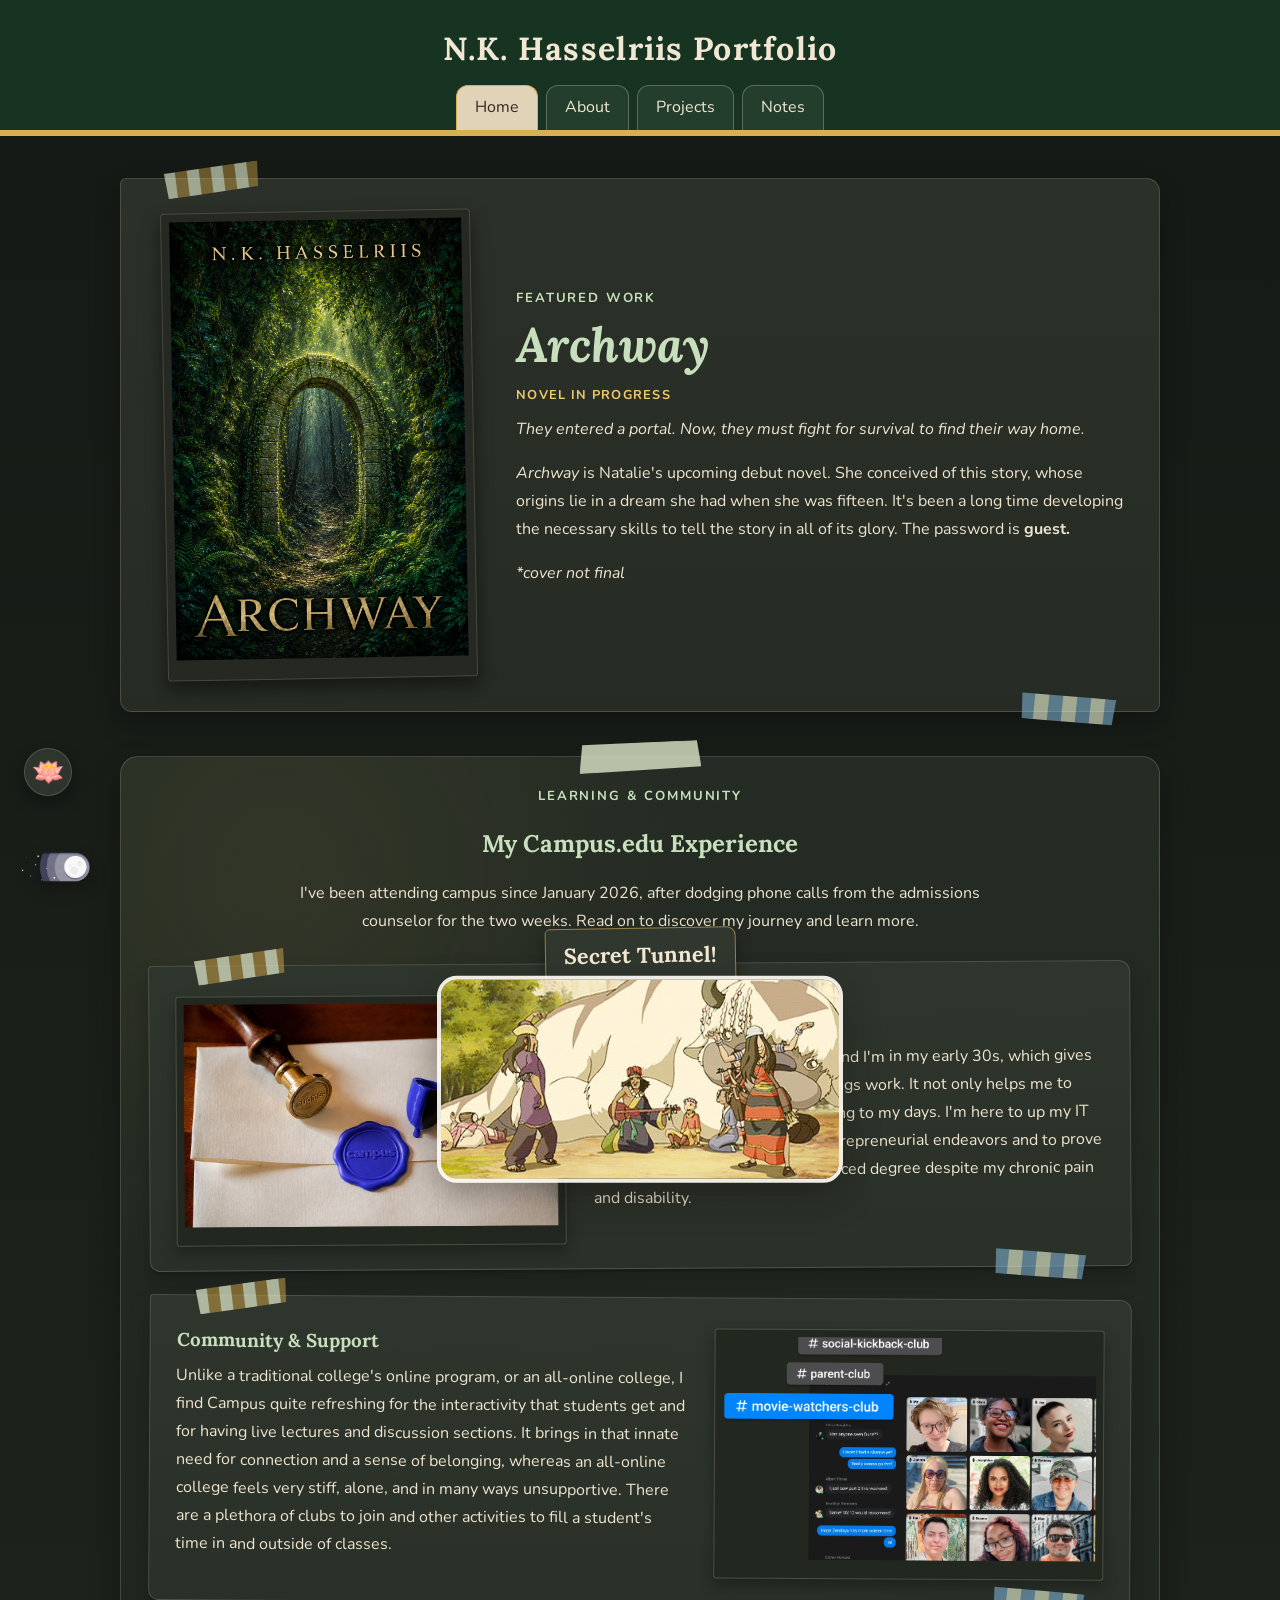
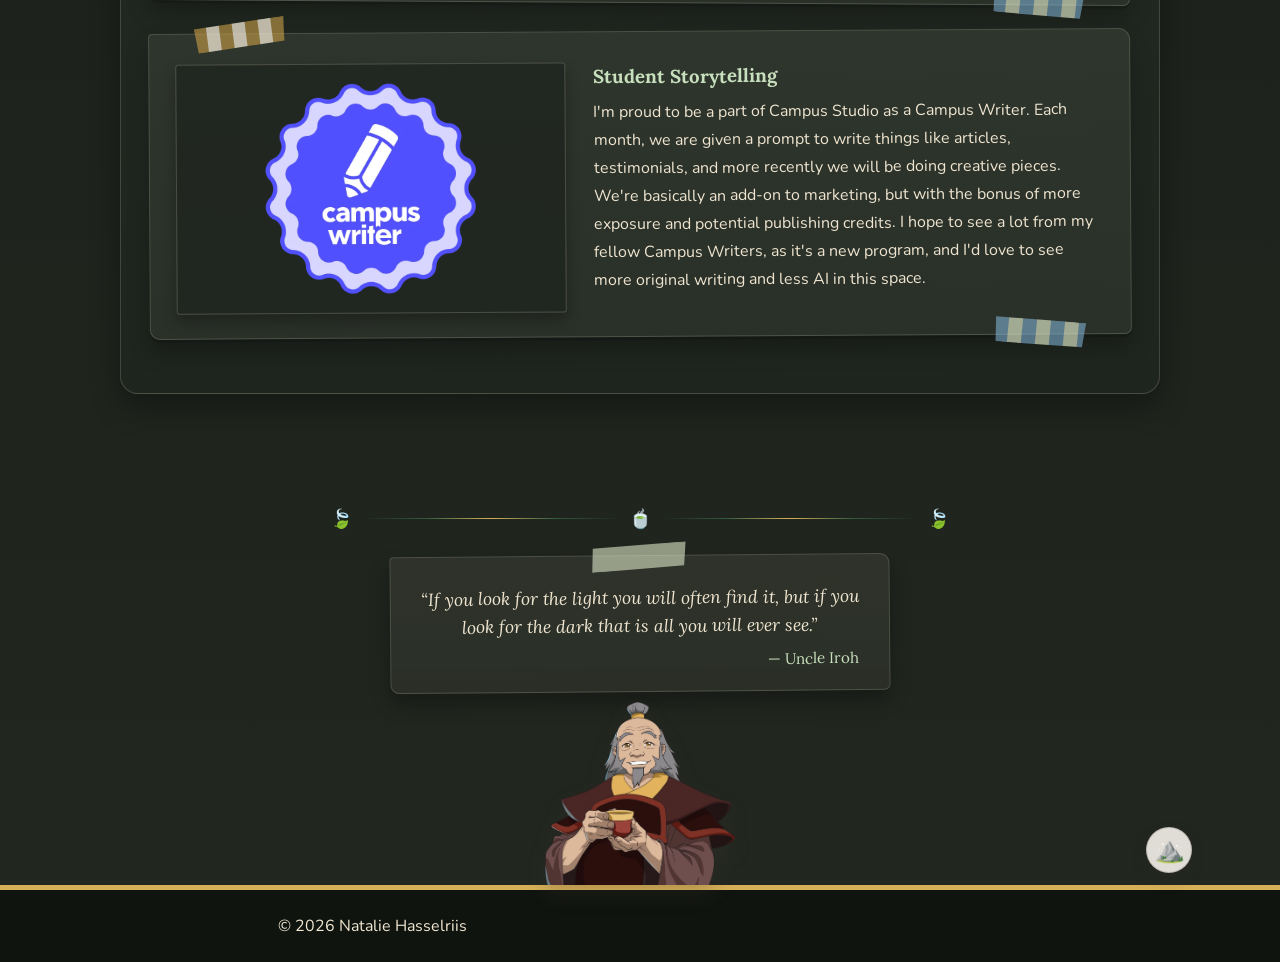
==== commit 720b129a: "Made a few changes to Secret things. Added on-screen controls to Snake game." ====
--- a/index.html
+++ b/index.html
@@ -20,7 +20,6 @@
         <a href="about.html">About</a>
         <a href="projects.html">Projects</a>
         <a href="notebook.html">Notes</a>
-        <a href="secret.html">Secret</a>
     </nav>
 </header>
 <main id="main-content">
@@ -71,10 +70,83 @@
     </div>
 </div>
 
+<button class="lotus-compliment-trigger" id="lotus-compliment-trigger" type="button" aria-label="Open a little garden kindness">🪷</button>
+
+<aside class="compliment-scroll" id="compliment-scroll" role="dialog" aria-labelledby="compliment-title" aria-hidden="true">
+    <button class="compliment-scroll-close" id="compliment-scroll-close" type="button" aria-label="Close the compliment scroll">×</button>
+    <p class="section-kicker">A Little Garden Kindness</p>
+    <h2 id="compliment-title">Who wandered into the garden?</h2>
+    <p class="compliment-scroll-intro">Leave your name with the lotus and take a kind thought with you.</p>
+    <form class="compliment-form" id="compliment-form">
+        <label for="compliment-name">Your name</label>
+        <input id="compliment-name" name="name" type="text" maxlength="40" autocomplete="name" placeholder="Natalie" required>
+        <div class="compliment-scroll-actions">
+            <button class="compliment-action" type="submit">Tell me something nice</button>
+            <button class="compliment-action secondary" id="another-compliment" type="button" hidden>Another one</button>
+        </div>
+    </form>
+    <p class="compliment-result" id="compliment-result" aria-live="polite"></p>
+</aside>
+
+
+<div class="secret-easter-egg-anchor">
+    <button class="mountain-trigger" id="secret-tunnel-trigger" type="button" aria-label="Open the Secret Tunnel easter egg">⛰️</button>
+</div>
+
+<div class="secret-tunnel-popout" id="secret-tunnel-popout" aria-hidden="true">
+    <p class="secret-tunnel-label">Secret Tunnel!</p>
+    <a class="secret-tunnel-link" href="secret.html" aria-label="Enter the secret page">
+        <img id="secret-tunnel-gif" src="assets/images/chong-secret-tunnel.gif" alt="Chong playing music in the Secret Tunnel scene. Click to enter the secret page.">
+    </a>
+</div>
+<audio id="secret-tunnel-audio" src="assets/audio/secret-tunnel.mp3" preload="auto"></audio>
+
 <button class="theme-toggle" id="theme-toggle" type="button" aria-label="Switch to light mode" aria-pressed="true">
     <img id="theme-toggle-image" src="assets/images/theme-toggle/night.png" alt="" aria-hidden="true">
     <span class="visually-hidden" id="theme-toggle-text">Switch to light mode</span>
 </button>
 <footer><p>© 2026 Natalie Hasselriis</p></footer>
+<script src="garden-compliments.js"></script>
+<script>
+(() => {
+    const trigger = document.getElementById('secret-tunnel-trigger');
+    const popout = document.getElementById('secret-tunnel-popout');
+    const gif = document.getElementById('secret-tunnel-gif');
+    const audio = document.getElementById('secret-tunnel-audio');
+    if (!trigger || !popout || !gif || !audio) return;
+
+    const gifSrc = gif.getAttribute('src');
+
+    const stopSecretTunnelAudio = () => {
+        audio.pause();
+        audio.currentTime = 0;
+    };
+
+    const playSecretTunnel = () => {
+        popout.classList.remove('is-playing');
+        popout.setAttribute('aria-hidden', 'false');
+        stopSecretTunnelAudio();
+
+        gif.removeAttribute('src');
+        void popout.offsetWidth;
+        gif.setAttribute('src', gifSrc);
+        popout.classList.add('is-playing');
+
+        audio.volume = 0.5;
+        const playPromise = audio.play();
+        if (playPromise) playPromise.catch(() => {});
+    };
+
+    trigger.addEventListener('click', playSecretTunnel);
+
+    popout.addEventListener('animationend', () => {
+        popout.classList.remove('is-playing');
+        popout.setAttribute('aria-hidden', 'true');
+        stopSecretTunnelAudio();
+    });
+})();
+</script>
+
+<script src="konami-jimothy.js"></script>
 </body>
 </html>
--- a/style.css
+++ b/style.css
@@ -2665,3 +2665,924 @@
     }
 }
 /* ===== End smooth theme crossfade pass ===== */
+
+/* ===== Home-page lotus compliment easter egg ===== */
+.lotus-compliment-trigger {
+    position: fixed;
+    left: 24px;
+    bottom: 104px;
+    z-index: 1010;
+    display: grid;
+    place-items: center;
+    width: 48px;
+    height: 48px;
+    padding: 0;
+    border: 1px solid rgba(70, 58, 47, .22);
+    border-radius: 50%;
+    background: rgba(251, 248, 241, .92);
+    box-shadow: 0 7px 16px rgba(54, 46, 37, .18);
+    color: inherit;
+    font: inherit;
+    font-size: 1.65rem;
+    line-height: 1;
+    cursor: pointer;
+    transition: transform .18s ease, box-shadow .18s ease, background-color .35s ease, border-color .35s ease;
+}
+
+.lotus-compliment-trigger:hover {
+    transform: translateY(-2px) scale(1.05);
+    box-shadow: 0 10px 20px rgba(54, 46, 37, .22);
+}
+
+.lotus-compliment-trigger:focus-visible {
+    outline: 3px solid var(--mustard);
+    outline-offset: 3px;
+}
+
+.compliment-scroll {
+    position: fixed;
+    left: 88px;
+    bottom: 92px;
+    z-index: 1009;
+    width: min(360px, calc(100vw - 112px));
+    padding: 30px 28px 28px;
+    background:
+        linear-gradient(rgba(246, 237, 218, .98), rgba(246, 237, 218, .98)),
+        repeating-linear-gradient(0deg, transparent 0, transparent 30px, rgba(130,181,216,.12) 31px);
+    border: 1px solid rgba(70, 58, 47, .25);
+    border-radius: 8px;
+    box-shadow: 0 18px 38px rgba(35, 28, 20, .28);
+    color: #463a2f;
+    text-align: left;
+    transform-origin: left bottom;
+    transform: scaleY(.06) scaleX(.9);
+    opacity: 0;
+    pointer-events: none;
+    visibility: hidden;
+    transition:
+        transform .42s cubic-bezier(.18,.89,.32,1.2),
+        opacity .22s ease,
+        visibility 0s linear .42s,
+        background-color .35s ease,
+        color .35s ease,
+        border-color .35s ease;
+}
+
+.compliment-scroll::before,
+.compliment-scroll::after {
+    content: '';
+    position: absolute;
+    left: -8px;
+    right: -8px;
+    height: 18px;
+    border: 1px solid rgba(70, 58, 47, .24);
+    border-radius: 50%;
+    background: linear-gradient(180deg, #fbf4df, #dfcda6);
+    box-shadow: 0 3px 7px rgba(70,58,47,.13);
+    pointer-events: none;
+}
+
+.compliment-scroll::before { top: -9px; }
+.compliment-scroll::after { bottom: -9px; }
+
+.compliment-scroll.is-open {
+    transform: scaleY(1) scaleX(1);
+    opacity: 1;
+    pointer-events: auto;
+    visibility: visible;
+    transition-delay: 0s;
+}
+
+.compliment-scroll-close {
+    position: absolute;
+    top: 12px;
+    right: 12px;
+    display: grid;
+    place-items: center;
+    width: 34px;
+    height: 34px;
+    padding: 0;
+    border: 0;
+    border-radius: 50%;
+    background: transparent;
+    color: inherit;
+    font: inherit;
+    font-size: 1.25rem;
+    cursor: pointer;
+}
+
+.compliment-scroll-close:hover,
+.compliment-scroll-close:focus-visible {
+    background: rgba(62, 107, 72, .12);
+}
+
+.compliment-scroll .section-kicker {
+    margin: 0 38px 4px 0;
+    text-align: left;
+}
+
+.compliment-scroll h2 {
+    margin: 0 38px 8px 0;
+    color: #3e6b48;
+    font-size: clamp(1.35rem, 3vw, 1.7rem);
+}
+
+.compliment-scroll-intro {
+    margin: 0 0 16px;
+    text-align: left;
+    line-height: 1.55;
+}
+
+.compliment-form {
+    display: grid;
+    gap: 10px;
+}
+
+.compliment-form label {
+    font-weight: 800;
+    color: #3e6b48;
+}
+
+.compliment-form input {
+    width: 100%;
+    min-height: 44px;
+    padding: 10px 12px;
+    border: 1px solid rgba(70,58,47,.28);
+    border-radius: 10px;
+    background: rgba(255,255,255,.72);
+    color: #463a2f;
+    font: inherit;
+}
+
+.compliment-form input:focus-visible {
+    outline: 3px solid rgba(205,163,73,.72);
+    outline-offset: 2px;
+}
+
+.compliment-scroll-actions {
+    display: flex;
+    flex-wrap: wrap;
+    gap: 10px;
+    margin-top: 4px;
+}
+
+.compliment-scroll button.compliment-action {
+    min-height: 42px;
+    padding: 9px 15px;
+    border: 2px solid var(--mustard);
+    border-radius: 999px;
+    background: var(--forest);
+    color: var(--cream);
+    font: inherit;
+    font-weight: 800;
+    cursor: pointer;
+}
+
+.compliment-scroll button.compliment-action.secondary {
+    background: transparent;
+    color: #463a2f;
+}
+
+.compliment-result {
+    min-height: 0;
+    margin: 18px 0 0;
+    padding: 0;
+    text-align: left;
+    font-family: 'Lora', serif;
+    font-size: 1.08rem;
+    font-style: italic;
+    line-height: 1.55;
+    color: #3e6b48;
+}
+
+.compliment-result:empty {
+    display: none;
+}
+
+html[data-theme="dark"] .lotus-compliment-trigger {
+    background: rgba(46, 55, 45, .96);
+    border-color: rgba(241, 231, 210, .18);
+    box-shadow: 0 8px 18px rgba(0,0,0,.32);
+}
+
+html[data-theme="dark"] .compliment-scroll {
+    background:
+        linear-gradient(rgba(47, 54, 45, .98), rgba(42, 49, 41, .98)),
+        repeating-linear-gradient(0deg, transparent 0, transparent 30px, rgba(111,158,184,.09) 31px);
+    border-color: rgba(241,231,210,.18);
+    color: #eee4cf;
+    box-shadow: 0 18px 38px rgba(0,0,0,.38);
+}
+
+html[data-theme="dark"] .compliment-scroll::before,
+html[data-theme="dark"] .compliment-scroll::after {
+    background: linear-gradient(180deg, #485244, #30382f);
+    border-color: rgba(241,231,210,.15);
+}
+
+html[data-theme="dark"] .compliment-scroll h2,
+html[data-theme="dark"] .compliment-scroll .section-kicker,
+html[data-theme="dark"] .compliment-form label,
+html[data-theme="dark"] .compliment-result {
+    color: #b7d7a8;
+}
+
+html[data-theme="dark"] .compliment-form input {
+    background: rgba(28,34,28,.9);
+    border-color: rgba(241,231,210,.18);
+    color: #f1e7d2;
+}
+
+html[data-theme="dark"] .compliment-scroll button.compliment-action.secondary {
+    color: #eee4cf;
+}
+
+@media (max-width: 600px) {
+    .lotus-compliment-trigger {
+        left: 12px;
+        bottom: 80px;
+        width: 46px;
+        height: 46px;
+    }
+
+    .compliment-scroll {
+        left: 12px;
+        right: 12px;
+        bottom: 138px;
+        width: auto;
+        transform-origin: left bottom;
+    }
+}
+
+@media (prefers-reduced-motion: reduce) {
+    .compliment-scroll,
+    .lotus-compliment-trigger {
+        transition-duration: 0s;
+    }
+}
+/* ===== End lotus compliment easter egg ===== */
+
+
+/* ===== Konami Code: Jimothy runner ===== */
+.jimothy-runner {
+    position: fixed;
+    z-index: 9998;
+    left: -240px;
+    bottom: 0;
+    width: 200px;
+    max-width: 42vw;
+    pointer-events: none;
+    transform: translate3d(0, 0, 0);
+    animation: jimothy-cross-screen 9.5s linear forwards;
+    will-change: transform;
+    backface-visibility: hidden;
+}
+
+.jimothy-runner img {
+    display: block;
+    width: 100%;
+    height: auto;
+    max-height: 200px;
+    object-fit: contain;
+    filter: drop-shadow(0 7px 7px rgba(0, 0, 0, .24));
+}
+
+
+@keyframes jimothy-cross-screen {
+    from { transform: translate3d(0, 0, 0); }
+    to { transform: translate3d(calc(100vw + 480px), 0, 0); }
+}
+
+/* ===== Jasmine Dragon touch controls ===== */
+.snake-touch-controls {
+    margin: 18px auto;
+    width: max-content;
+    user-select: none;
+    -webkit-user-select: none;
+    touch-action: manipulation;
+}
+
+.touch-arrow {
+    display: grid;
+    place-items: center;
+    touch-action: manipulation;
+    -webkit-tap-highlight-color: transparent;
+}
+
+.touch-arrow:active {
+    transform: translateY(1px) scale(.97);
+}
+
+.touch-pause {
+    background: var(--surface-paper);
+    color: var(--forest);
+}
+
+html[data-theme="dark"] .touch-pause {
+    background: var(--surface-strong);
+    color: var(--cream);
+}
+
+@media (max-width: 700px) {
+    .touch-arrow {
+        width: 62px;
+        height: 62px;
+        font-size: 1.25rem;
+    }
+}
+
+@media (prefers-reduced-motion: reduce) {
+    .jimothy-runner {
+        animation-duration: .01ms;
+    }
+}
+
+/* ===== Jasmine Dragon: keypad-style mobile controls ===== */
+.snake-control-status-row {
+    margin-top: 26px;
+    display: grid;
+    grid-template-columns: minmax(190px, .72fr) minmax(0, 2fr);
+    gap: 14px;
+    align-items: stretch;
+}
+
+.snake-control-card,
+.snake-control-status-row .snake-meter-card {
+    padding: 16px;
+    border: 1px solid rgba(70,58,47,.16);
+    border-radius: 14px;
+    background: linear-gradient(180deg, rgba(255,255,255,.72), rgba(246,237,218,.95));
+}
+
+.snake-control-heading {
+    margin-bottom: 12px;
+    font-weight: 700;
+    color: var(--brown);
+}
+
+.snake-control-status-row .snake-meter-group {
+    margin-top: 0;
+    grid-template-columns: 1fr 1fr;
+    gap: 14px;
+}
+
+.snake-control-status-row .snake-touch-controls {
+    margin: 0;
+    width: max-content;
+    display: grid;
+    grid-template-columns: repeat(3, 54px);
+    grid-template-rows: repeat(2, 54px);
+    gap: 10px;
+    justify-content: start;
+}
+
+.snake-control-status-row .touch-arrow {
+    width: 54px;
+    height: 54px;
+}
+
+.snake-control-status-row .touch-spacer {
+    display: block;
+    width: 54px;
+    height: 54px;
+}
+
+html[data-theme="dark"] .snake-control-card,
+html[data-theme="dark"] .snake-control-status-row .snake-meter-card {
+    background: var(--surface-strong);
+    border-color: var(--line);
+}
+
+html[data-theme="dark"] .snake-control-heading {
+    color: var(--cream);
+}
+
+@media (max-width: 760px) {
+    .snake-control-status-row {
+        grid-template-columns: minmax(188px, .8fr) minmax(0, 1.7fr);
+    }
+
+    .snake-control-status-row .snake-meter-group {
+        grid-template-columns: 1fr;
+    }
+}
+
+@media (max-width: 560px) {
+    .snake-control-status-row {
+        grid-template-columns: 1fr;
+    }
+
+    .snake-control-card {
+        display: grid;
+        justify-items: center;
+    }
+
+    .snake-control-status-row .snake-touch-controls {
+        grid-template-columns: repeat(3, 62px);
+        grid-template-rows: repeat(2, 62px);
+        justify-content: center;
+    }
+
+    .snake-control-status-row .touch-arrow,
+    .snake-control-status-row .touch-spacer {
+        width: 62px;
+        height: 62px;
+    }
+}
+
+/* ===== Jasmine Dragon: polished three-panel control/status row ===== */
+.snake-control-status-row {
+    margin-top: 26px;
+    display: grid;
+    grid-template-columns: minmax(210px, .9fr) minmax(220px, 1fr) minmax(220px, 1fr);
+    gap: 18px;
+    align-items: stretch;
+}
+
+/* Let the two meter cards participate in the same three-column grid. */
+.snake-control-status-row > .snake-meter-group {
+    display: contents;
+}
+
+.snake-control-status-row .snake-status-panel {
+    min-width: 0;
+    padding: 18px 18px 20px;
+    border: 1px solid rgba(70, 58, 47, .18);
+    border-radius: 18px;
+    background: linear-gradient(180deg, rgba(255,255,255,.70), rgba(246,237,218,.94));
+    box-shadow: inset 0 1px 0 rgba(255,255,255,.36);
+}
+
+.snake-panel-title {
+    display: grid;
+    grid-template-columns: 1fr auto 1fr;
+    align-items: center;
+    gap: 10px;
+    margin: 0 0 16px;
+    color: var(--brown);
+    font-family: 'Lora', Georgia, serif;
+    font-size: 1.03rem;
+    font-weight: 700;
+    line-height: 1.2;
+    text-align: center;
+    white-space: nowrap;
+}
+
+.snake-panel-title::before,
+.snake-panel-title::after {
+    content: '';
+    height: 1px;
+    background: linear-gradient(90deg, transparent, rgba(202, 157, 57, .82));
+}
+
+.snake-panel-title::after {
+    background: linear-gradient(90deg, rgba(202, 157, 57, .82), transparent);
+}
+
+.snake-panel-title span::before {
+    content: '♢';
+    margin-right: 7px;
+    color: var(--mustard);
+    font-size: .75em;
+    vertical-align: .08em;
+}
+
+.snake-panel-status {
+    min-height: 25px;
+    margin: -4px 0 10px;
+    text-align: right;
+}
+
+.snake-panel-status strong {
+    color: var(--forest);
+    font-size: 1rem;
+}
+
+.snake-control-status-row .snake-touch-controls {
+    margin: 2px auto 0;
+    width: max-content;
+    display: grid;
+    grid-template-columns: repeat(3, 54px);
+    grid-template-rows: repeat(2, 54px);
+    gap: 10px;
+    justify-content: center;
+}
+
+.snake-control-status-row .touch-arrow,
+.snake-control-status-row .touch-spacer {
+    width: 54px;
+    height: 54px;
+}
+
+.snake-control-status-row .touch-arrow {
+    border-width: 2px;
+    border-radius: 13px;
+    box-shadow: inset 0 1px 0 rgba(255,255,255,.12), 0 2px 0 rgba(70,58,47,.10);
+}
+
+.snake-control-status-row .touch-pause {
+    grid-column: 1;
+    grid-row: 1;
+}
+
+.snake-control-status-row [data-direction="up"] {
+    grid-column: 2;
+    grid-row: 1;
+}
+
+.snake-control-status-row .touch-spacer {
+    grid-column: 3;
+    grid-row: 1;
+}
+
+.snake-control-status-row [data-direction="left"] {
+    grid-column: 1;
+    grid-row: 2;
+}
+
+.snake-control-status-row [data-direction="down"] {
+    grid-column: 2;
+    grid-row: 2;
+}
+
+.snake-control-status-row [data-direction="right"] {
+    grid-column: 3;
+    grid-row: 2;
+}
+
+.snake-control-status-row .snake-meter-track {
+    margin-top: 4px;
+}
+
+.snake-control-status-row .snake-effect-tags {
+    margin-top: 4px;
+}
+
+html[data-theme="dark"] .snake-control-status-row .snake-status-panel {
+    background:
+        radial-gradient(circle at 50% 0%, rgba(70, 85, 69, .18), transparent 58%),
+        rgba(43, 49, 41, .96);
+    border-color: rgba(241, 231, 210, .16);
+    box-shadow: inset 0 1px 0 rgba(255,255,255,.025);
+}
+
+html[data-theme="dark"] .snake-panel-title {
+    color: #f1e7d2;
+}
+
+html[data-theme="dark"] .snake-panel-status strong {
+    color: #b7d7a8;
+}
+
+html[data-theme="dark"] .snake-panel-title::before,
+html[data-theme="dark"] .snake-panel-title::after {
+    opacity: .8;
+}
+
+@media (max-width: 880px) {
+    .snake-control-status-row {
+        grid-template-columns: minmax(200px, .9fr) minmax(0, 1fr) minmax(0, 1fr);
+        gap: 12px;
+    }
+
+    .snake-control-status-row .snake-status-panel {
+        padding: 15px;
+    }
+
+    .snake-panel-title {
+        font-size: .94rem;
+        gap: 7px;
+    }
+}
+
+@media (max-width: 700px) {
+    .snake-control-status-row {
+        grid-template-columns: 1fr;
+        gap: 14px;
+    }
+
+    .snake-control-status-row > .snake-meter-group {
+        display: grid;
+        grid-template-columns: 1fr 1fr;
+        gap: 14px;
+        margin-top: 0;
+    }
+
+    .snake-control-card {
+        display: block;
+    }
+}
+
+@media (max-width: 500px) {
+    .snake-control-status-row > .snake-meter-group {
+        grid-template-columns: 1fr;
+    }
+
+    .snake-control-status-row .snake-touch-controls {
+        grid-template-columns: repeat(3, 58px);
+        grid-template-rows: repeat(2, 58px);
+    }
+
+    .snake-control-status-row .touch-arrow,
+    .snake-control-status-row .touch-spacer {
+        width: 58px;
+        height: 58px;
+    }
+}
+/* ===== End polished control/status row ===== */
+
+
+/* ===== Jasmine Dragon: compact controls + combined status =====
+   Two equal-height panels prevent the controls/status area from overflowing
+   into the sidebar at medium desktop widths. Active effects stay prominent,
+   while the compact combo timer lives beneath them. */
+.snake-control-status-row {
+    grid-template-columns: minmax(220px, .85fr) minmax(0, 1.55fr);
+    gap: 18px;
+    align-items: stretch;
+}
+
+.snake-control-status-row > .snake-control-card,
+.snake-control-status-row > .snake-combined-status {
+    height: 100%;
+    min-height: 220px;
+}
+
+.snake-control-card {
+    display: flex;
+    flex-direction: column;
+}
+
+.snake-control-card .snake-touch-controls {
+    margin-block: auto;
+}
+
+.snake-combined-status {
+    display: grid;
+    grid-template-rows: minmax(0, 1fr) auto auto;
+    gap: 14px;
+}
+
+.snake-status-section {
+    min-width: 0;
+}
+
+.snake-effects-section {
+    display: grid;
+    grid-template-columns: minmax(0, 1fr) auto;
+    grid-template-areas:
+        "title status"
+        "effects effects";
+    column-gap: 16px;
+    align-content: start;
+}
+
+.snake-effects-section .snake-panel-title {
+    grid-area: title;
+    margin-bottom: 10px;
+}
+
+.snake-effects-section .snake-panel-status {
+    grid-area: status;
+    margin: 0;
+    align-self: center;
+}
+
+.snake-effects-section .snake-effect-tags {
+    grid-area: effects;
+    min-height: 42px;
+    align-content: start;
+}
+
+.snake-status-divider {
+    height: 1px;
+    background: linear-gradient(90deg, transparent, rgba(202,157,57,.55) 15%, rgba(202,157,57,.55) 85%, transparent);
+}
+
+.snake-combo-section {
+    display: grid;
+    grid-template-columns: minmax(0, 1fr) auto;
+    grid-template-areas:
+        "title status"
+        "meter meter";
+    column-gap: 16px;
+    align-items: center;
+}
+
+.snake-combo-section .snake-panel-title {
+    grid-area: title;
+    margin-bottom: 9px;
+}
+
+.snake-combo-section .snake-panel-status {
+    grid-area: status;
+    margin: 0 0 9px;
+}
+
+.snake-combo-section .snake-meter-track {
+    grid-area: meter;
+    width: 100%;
+    margin: 0;
+}
+
+/* In these compact status rows the decorative rules stay tidy instead of
+   forcing the title wider than its panel. */
+.snake-combined-status .snake-panel-title {
+    grid-template-columns: minmax(16px, .35fr) auto minmax(16px, .35fr);
+}
+
+/* Give the board a little more horizontal priority while the guide remains
+   comfortably readable. */
+@media (min-width: 981px) {
+    .snake-shell {
+        grid-template-columns: minmax(0, 1.55fr) minmax(235px, .65fr);
+    }
+}
+
+@media (max-width: 760px) {
+    .snake-control-status-row {
+        grid-template-columns: 1fr;
+    }
+
+    .snake-control-status-row > .snake-control-card,
+    .snake-control-status-row > .snake-combined-status {
+        min-height: 0;
+    }
+
+    .snake-control-card .snake-touch-controls {
+        margin-top: 8px;
+        margin-bottom: 0;
+    }
+}
+
+@media (max-width: 460px) {
+    .snake-effects-section,
+    .snake-combo-section {
+        grid-template-columns: 1fr;
+        grid-template-areas:
+            "title"
+            "status"
+            "effects";
+    }
+
+    .snake-combo-section {
+        grid-template-areas:
+            "title"
+            "status"
+            "meter";
+    }
+
+    .snake-effects-section .snake-panel-status,
+    .snake-combo-section .snake-panel-status {
+        text-align: left;
+        margin: 0 0 8px;
+    }
+}
+/* ===== End compact controls + combined status ===== */
+
+
+/* Secret Tunnel now doubles as the hidden doorway to the Secret page. */
+.secret-tunnel-link {
+    display: block;
+    line-height: 0;
+    border-radius: inherit;
+    cursor: pointer;
+}
+.secret-tunnel-link:focus-visible {
+    outline: 3px solid var(--mustard);
+    outline-offset: 4px;
+}
+
+/* ===== Secret Tunnel clickable GIF fix ===== */
+/* The popout was originally decorative and had pointer-events disabled.
+   Re-enable interaction only while the tunnel animation is visible. */
+.secret-tunnel-popout.is-playing {
+    pointer-events: auto;
+}
+
+.secret-tunnel-link {
+    display: block;
+    position: relative;
+    z-index: 2;
+    line-height: 0;
+    border-radius: 20px;
+    cursor: pointer;
+    pointer-events: auto;
+}
+
+.secret-tunnel-label {
+    pointer-events: none;
+}
+/* ===== End Secret Tunnel clickable GIF fix ===== */
+
+/* Snake difficulty overlay: stronger dark-mode contrast */
+html[data-theme="dark"] .snake-overlay {
+    background: rgba(12, 17, 13, .72);
+    backdrop-filter: blur(2px);
+}
+
+html[data-theme="dark"] .snake-overlay-card {
+    background:
+        radial-gradient(circle at 50% 0%, rgba(82, 101, 75, .34), transparent 48%),
+        #242b24;
+    border: 1px solid rgba(214, 175, 87, .42);
+    box-shadow: 0 20px 42px rgba(0, 0, 0, .46);
+    color: #f1e7d2;
+}
+
+html[data-theme="dark"] .snake-overlay-card .section-kicker {
+    color: #c7dfbc;
+}
+
+html[data-theme="dark"] .snake-overlay-card h3 {
+    color: #e4d6b8;
+}
+
+html[data-theme="dark"] .snake-overlay-card p {
+    color: #f1e7d2;
+}
+
+html[data-theme="dark"] .difficulty-card {
+    background: #30372e;
+    border-color: rgba(214, 175, 87, .48);
+    color: #eee4cf;
+    box-shadow: inset 0 0 0 1px rgba(241, 231, 210, .04);
+}
+
+html[data-theme="dark"] .difficulty-card strong {
+    color: #bfe0b4;
+}
+
+html[data-theme="dark"] .difficulty-card span {
+    color: #eee4cf;
+}
+
+html[data-theme="dark"] .difficulty-card:hover,
+html[data-theme="dark"] .difficulty-card:focus-visible {
+    background: #43533f;
+    border-color: #d6af57;
+    box-shadow: 0 0 0 3px rgba(214, 175, 87, .16);
+}
+
+/* ===== Jasmine Dragon: unified controls + status container ===== */
+.snake-control-status-row {
+    padding: 20px;
+    border: 1px solid rgba(103, 112, 86, .58);
+    border-radius: 22px;
+    background: rgba(255, 252, 239, .34);
+    box-shadow: inset 0 1px 0 rgba(255,255,255,.14);
+    grid-template-columns: minmax(220px, .85fr) minmax(0, 1.55fr);
+    gap: 0;
+}
+
+.snake-control-status-row > .snake-control-card,
+.snake-control-status-row > .snake-combined-status {
+    border: 0;
+    border-radius: 0;
+    background: transparent;
+    box-shadow: none;
+    padding: 4px 20px;
+    min-height: 220px;
+}
+
+.snake-control-status-row > .snake-control-card {
+    padding-left: 4px;
+    padding-right: 24px;
+    border-right: 1px solid rgba(202, 157, 57, .32);
+}
+
+.snake-control-status-row > .snake-combined-status {
+    padding-left: 28px;
+    padding-right: 4px;
+}
+
+html[data-theme="dark"] .snake-control-status-row {
+    background: rgba(42, 49, 41, .72);
+    border-color: rgba(241, 231, 210, .17);
+    box-shadow: inset 0 1px 0 rgba(255,255,255,.025);
+}
+
+@media (max-width: 760px) {
+    .snake-control-status-row {
+        grid-template-columns: 1fr;
+        padding: 16px;
+        gap: 0;
+    }
+
+    .snake-control-status-row > .snake-control-card,
+    .snake-control-status-row > .snake-combined-status {
+        padding: 14px 4px;
+        min-height: 0;
+    }
+
+    .snake-control-status-row > .snake-control-card {
+        border-right: 0;
+        border-bottom: 1px solid rgba(202, 157, 57, .32);
+        padding-bottom: 22px;
+    }
+
+    .snake-control-status-row > .snake-combined-status {
+        padding-top: 22px;
+    }
+}
+/* ===== End unified controls + status container ===== */
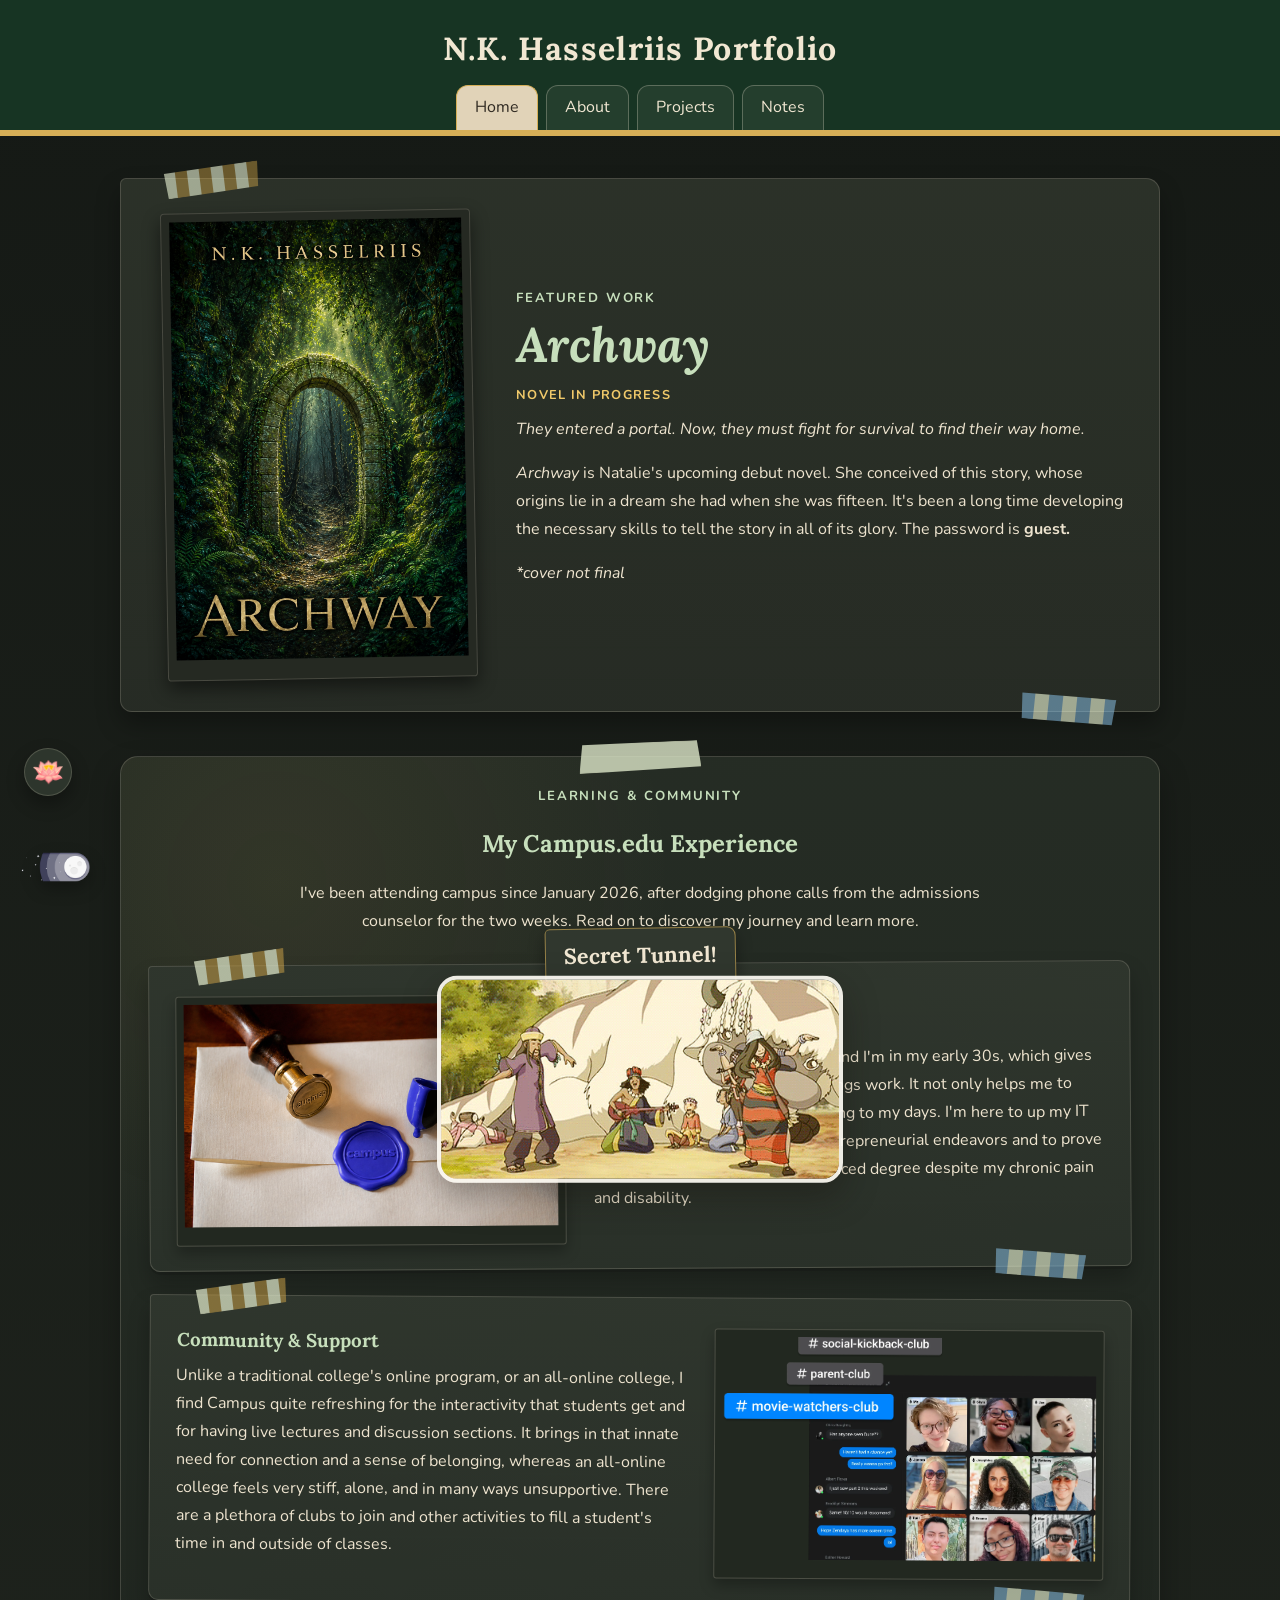
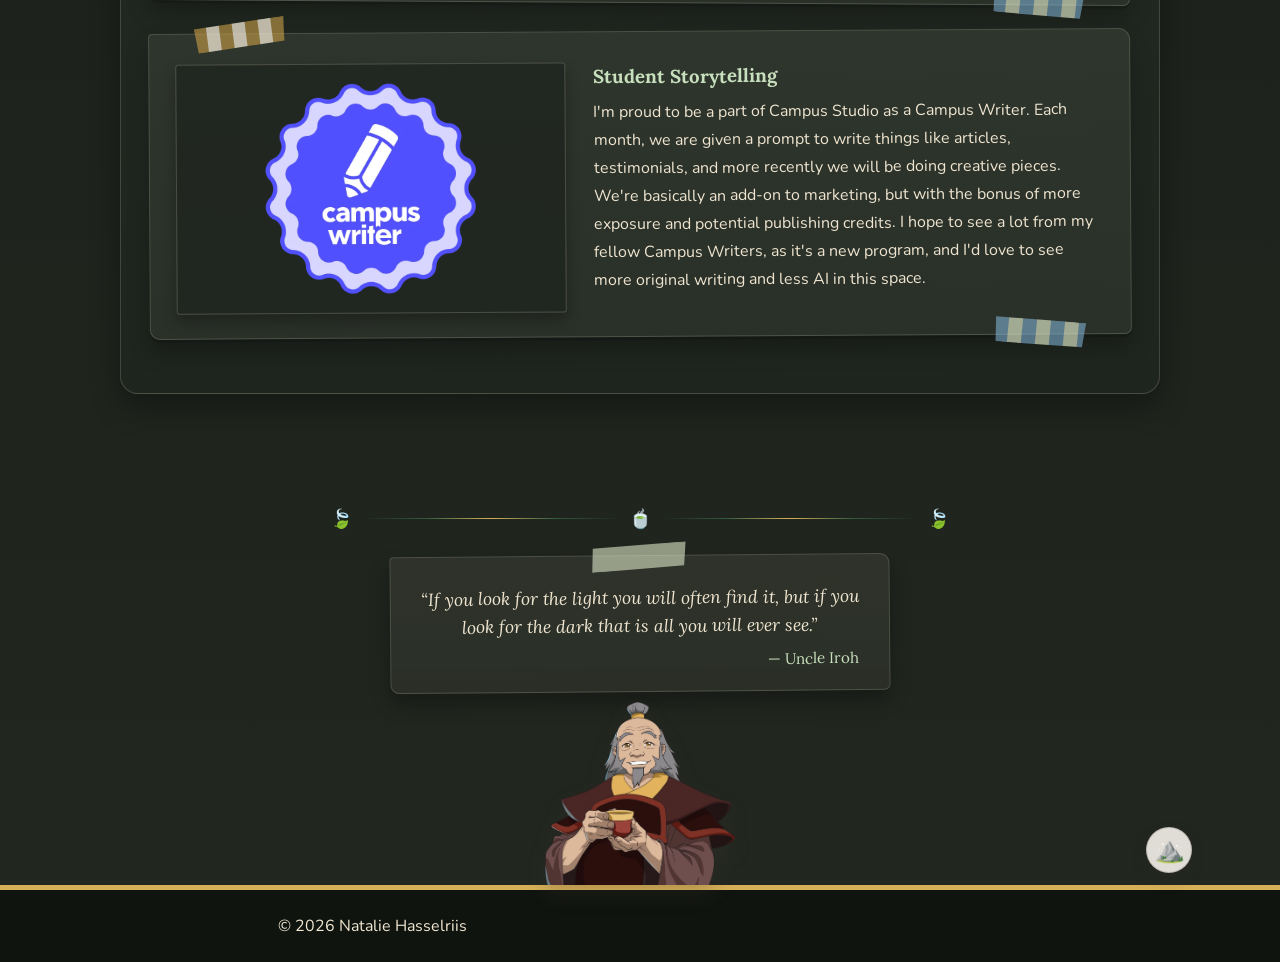
==== commit 12c48288: "Fixed an error." ====
--- a/index.html
+++ b/index.html
@@ -8,8 +8,8 @@
     <script>
         document.documentElement.dataset.theme = localStorage.getItem('portfolio-theme') || 'dark';
     </script>
-    <link rel="stylesheet" href="style.css">
-    <script src="theme-toggle.js" defer></script>
+    <link rel="stylesheet" href="style.css?v=20260909-1">
+    <script src="theme-toggle.js?v=20260909-1" defer></script>
 </head>
 <body>
 <a class="skip-link" href="#main-content">Skip to main content</a>
@@ -106,7 +106,7 @@
     <span class="visually-hidden" id="theme-toggle-text">Switch to light mode</span>
 </button>
 <footer><p>© 2026 Natalie Hasselriis</p></footer>
-<script src="garden-compliments.js"></script>
+<script src="garden-compliments.js?v=20260909-1"></script>
 <script>
 (() => {
     const trigger = document.getElementById('secret-tunnel-trigger');
@@ -147,6 +147,6 @@
 })();
 </script>
 
-<script src="konami-jimothy.js"></script>
+<script src="konami-jimothy.js?v=20260909-1"></script>
 </body>
 </html>
--- a/style.css
+++ b/style.css
@@ -1,3 +1,4 @@
+/* Asset cache version: 20260909-1 — bump HTML query strings when CSS/JS changes. */
 @import url('https://fonts.googleapis.com/css2?family=Lora:wght@500;600;700&family=Nunito:wght@400;600;700&display=swap');
 
 :root {
